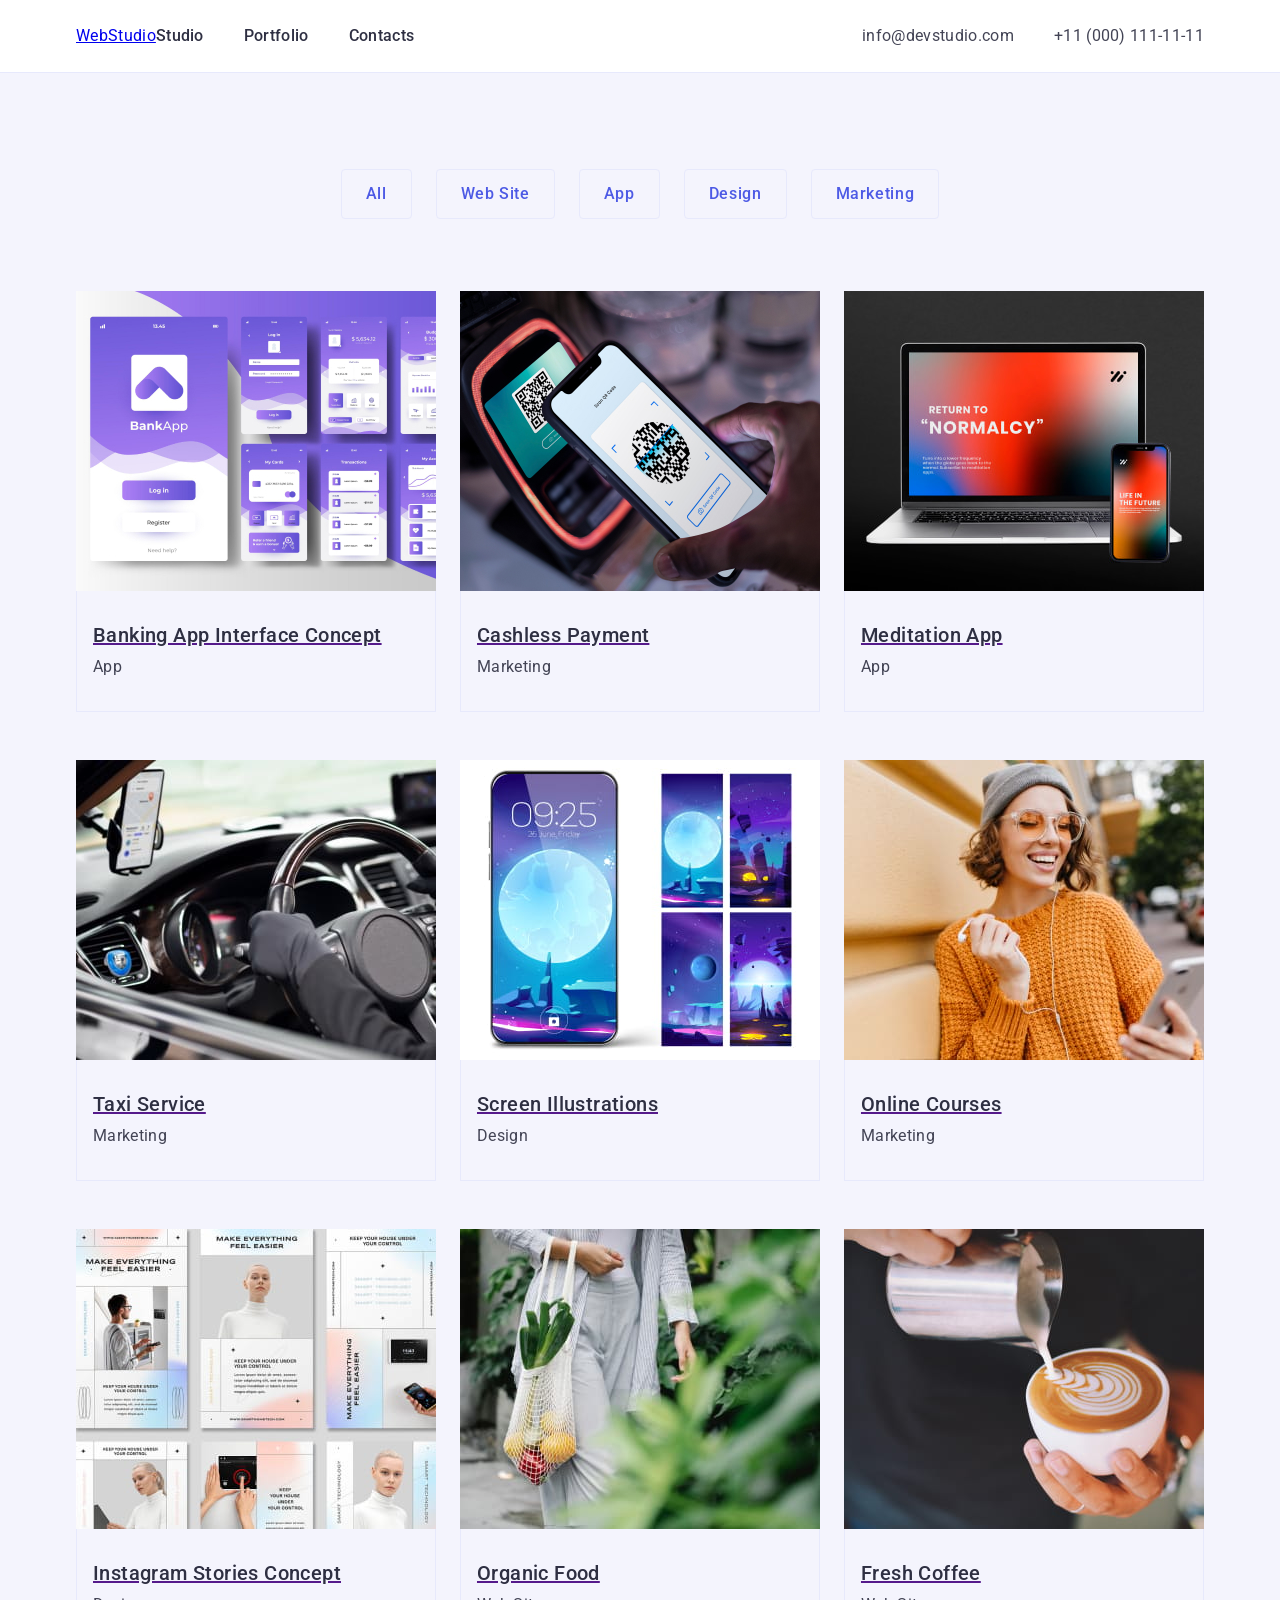
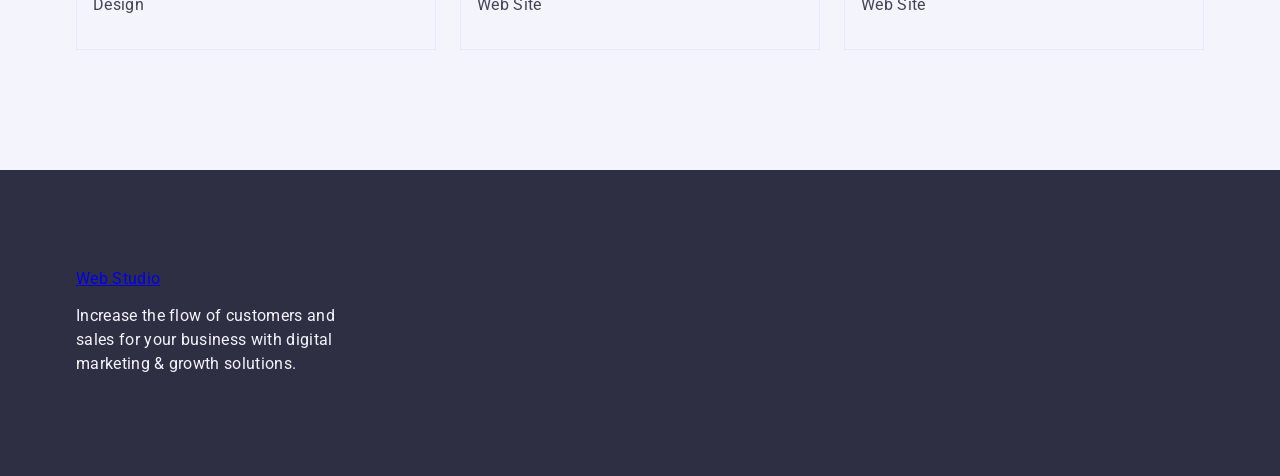
==== portfolio.html @ dde866e7 "upd" ====
<!DOCTYPE html>
<html lang="en">

<head>
    <meta charset="UTF-8" />
    <meta http-equiv="X-UA-Compatible" content="IE=edge" />
    <meta name="viewport" content="width=device-width, initial-scale=1.0" />
    <title>Document</title>
    <link rel="preconnect" href="https://fonts.googleapis.com" />
    <link rel="preconnect" href="https://fonts.gstatic.com" crossorigin />
    <link href="https://fonts.googleapis.com/css2?family=Raleway:wght@800&family=Roboto:wght@400;500;700&display=swap"
        rel="stylesheet" />
    <link rel="stylesheet"
        href="https://cdnjs.cloudflare.com/ajax/libs/modern-normalize/1.1.0/modern-normalize.min.css" />
    <link rel="stylesheet" href="./css/styles.css" />
</head>

<body>
    <!--Header -->
    <header class="page-header">
        <div class="container header-container">
            <nav class="main-nav">
                <a class="logo" href="./index.html">Web<span class="logo-part">Studio</span></a>
                <ul class="list menu-container">
                    <li class="menu-item">
                        <a class="menu-link" href="./index.html">Studio</a>
                    </li>
                    <li class="menu-item">
                        <a class="menu-link" href="./portfolio.html">Portfolio</a>
                    </li>
                    <li class="menu-item">
                        <a class="menu-link" href="">Contacts</a>
                    </li>
                </ul>
            </nav>
            <address class="header-address">
                <ul class="list address-container">
                    <li>
                        <a class="address" href="mailto:info@devstudio.com">info@devstudio.com</a>
                    </li>
                    <li>
                        <a class="address" href="tel:+110001111111">+11 (000) 111-11-11</a>
                    </li>
                </ul>
            </address>
        </div>
    </header>
    <main>
        <!--Filtr Portfolio-->
        <section class="section-portfolio">
            <div class="container">
                <ul class="portfolio-button-list list">
                    <li>
                        <button class="button-filtr" type="button">All</button>
                    </li>
                    <li>
                        <button class="button-filtr" type="button">Web Site</button>
                    </li>
                    <li>
                        <button class="button-filtr" type="button">App</button>
                    </li>
                    <li>
                        <button class="button-filtr" type="button">Design</button>
                    </li>
                    <li>
                        <button class="button-filtr" type="button">Marketing</button>
                    </li>
                </ul>
                <!--Portfolio-->

                <ul class="portfolio-list list">
                    <li class="portfolio-item">
                        <a class="" href="">
                            <img src="./images/imgportf1.jpg" alt="Banking App Interface" width="360" height="300" />
                            <div class="portfolio-container">
                                <h2 class="portfolio-caption">Banking App Interface Concept</h2>
                                <p class="portfolio-text">App</p>
                            </div>
                        </a>
                    </li>
                    <li class="portfolio-item">
                        <a class="" href="">
                            <img src="./images/imgportf2.jpg" alt="Cashless Payment" width="360" height="300" />
                            <div class="portfolio-container">
                                <h2 class="portfolio-caption">Cashless Payment</h2>
                                <p class="portfolio-text">Marketing</p>
                            </div>
                        </a>
                    </li>
                    <li class="portfolio-item">
                        <a class="" href="">
                            <img src="./images/imgportf3.jpg" alt="Meditation App design" width="360" height="300" />
                            <div class="portfolio-container">
                                <h2 class="portfolio-caption">Meditation App</h2>
                                <p class="portfolio-text">App</p>
                            </div>
                        </a>
                    </li>
                    <li class="portfolio-item">
                        <a class="" href="">
                            <img src="./images/imgportf4.jpg" alt="Taxi Service" width="360" height="300" />
                            <div class="portfolio-container">
                                <h2 class="portfolio-caption">Taxi Service</h2>
                                <p class="portfolio-text">Marketing</p>
                            </div>
                        </a>
                    </li>
                    <li class="portfolio-item">
                        <a class="" href="">
                            <img src="./images/imgportf5.jpg" alt="Screen Illustrations" width="360" height="300" />
                            <div class="portfolio-container">
                                <h2 class="portfolio-caption">Screen Illustrations</h2>
                                <p class="portfolio-text">Design</p>
                            </div>
                        </a>
                    </li>
                    <li class="portfolio-item">
                        <a class="" href="">
                            <img src="./images/imgportf6.jpg" alt="Online Courses" width="360" height="300" />
                            <div class="portfolio-container">
                                <h2 class="portfolio-caption">Online Courses</h2>
                                <p class="portfolio-text">Marketing</p>
                            </div>
                        </a>
                    </li>
                    <li class="portfolio-item">
                        <a class="" href="">
                            <img src="./images/imgportf7.jpg" alt="Instagram design" width="360" height="300" />
                            <div class="portfolio-container">
                                <h2 class="portfolio-caption">Instagram Stories Concept</h2>
                                <p class="portfolio-text">Design</p>
                            </div>
                        </a>
                    </li>
                    <li class="portfolio-item">
                        <a class="" href="">
                            <img src="./images/imgportf8.jpg" alt="Organic Food Web Site Concept" width="360"
                                height="300" />
                            <div class="portfolio-container">
                                <h2 class="portfolio-caption">Organic Food</h2>
                                <p class="portfolio-text">Web Site</p>
                            </div>
                        </a>
                    </li>
                    <li class="portfolio-item">
                        <a class="" href="">
                            <img src="./images/imgportf9.jpg" alt="Coffee Web Site Concept" width="360" height="300" />
                            <div class="portfolio-container">
                                <h2 class="portfolio-caption">Fresh Coffee</h2>
                                <p class="portfolio-text">Web Site</p>
                            </div>
                        </a>
                    </li>
                </ul>
            </div>
        </section>
    </main>
    <footer class="footer">
        <div class="container">
            <a class="logo" href="./index.html">Web <span class="logo-footer">Studio</span></a>
            <p class="footer-text">
                Increase the flow of customers and sales for your business with digital marketing & growth
                solutions.
            </p>
        </div>
    </footer>
</body>

</html>
---- css/styles.css ----
:root {
    --main-font: 'Roboto', sans-serif;
    --secondary-font: 'Raleway', sans-serif;
    --text: #434455;
    --dark-text: #2e2f42;
    --aktiv: #404bbf;
    --iris: #4d5ae5;
    --light: #f4f4fd;
}

*,
*::before,
*::after {
    box-sizing: border-box;
}

.list {
    list-style: none;
}

button {
    font-family: inherit;
    cursor: pointer;
}

h1,
h2,
h3,
h4,
p {
    margin-top: 0;
    margin-bottom: 0;
}

ul,
ol {
    margin-top: 0;
    margin-bottom: 0;
    padding-left: 0;
}

img {
    display: block;
    max-width: 100%;
}

/* скрываем заголовки */

.visually-hidden {
    position: absolute;
    width: 1px;
    height: 1px;
    margin: -1px;
    border: 0;
    padding: 0;
    white-space: nowrap;
    clip-path: inset(100%);
    clip: rect(0 0 0 0);
    overflow: hidden;
}

body {
    font-family: var(--main-font);
    color: var(--text);
    background: #ffffff;
    font-size: 16px;
    letter-spacing: 0.02em;
}

h3 {
    font-weight: 500;
    font-size: 20px;
    line-height: 1.2;
    letter-spacing: 0.02em;
    color: var(--dark-text);
}

.container {
    width: 1158px;
    margin-left: auto;
    margin-right: auto;
    padding-left: 15px;
    padding-right: 15px;
}

/* Header */
.page-header {
    border-bottom: 1px solid #e7e9fc;
}

.header-container {
    display: flex;
    align-items: center;
}

.main-nav {
    display: flex;
    align-items: center;
}

.header-logo {
    font-family: var(--secondary-font);
    font-style: normal;
    font-weight: 800;
    font-size: 18px;
    line-height: 1.17;
    align-items: center;
    letter-spacing: 0.03em;
    text-transform: uppercase;
    color: var(--iris);
    display: inline-block;
    margin-right: 76px;
    text-decoration: none;
}

.header-logo-part {
    color: var(--dark-text);
}

.menu-container {
    display: flex;
    align-items: center;
    gap: 40px;
}

.menu-link {
    font-style: normal;
    font-weight: 500;
    letter-spacing: 0.02em;
    line-height: 1.5;
    color: var(--dark-text);
    padding: 24px 0;
    text-decoration: none;
}

.menu-item {
    padding-top: 24px;
    padding-bottom: 24px;
}

.menu-link:hover,
.menu-link:focus {
    color: var(--aktiv);
}

.address {
    font-family: inherit;
    font-style: normal;
    line-height: 1.5;
    color: var(--text);
    text-decoration: none;
}

.address-container {
    display: flex;
    gap: 40px;
    align-items: center;
    /* margin-left: auto; */
    padding-top: 24px;
    padding-bottom: 24px;
}

.header-address {
    font-style: normal;
    margin-left: auto;
}

.address:hover,
.address:focus {
    color: #404bbf;
}

/* Hero */
.hero-section {
    background-color: var(--dark-text);
    padding-top: 188px;
    padding-bottom: 188px;
}

.hero-title {
    font-weight: 700;
    font-size: 56px;
    font-style: normal;
    line-height: 1.07;
    text-align: center;
    letter-spacing: 0.02em;
    color: #ffffff;
    margin-bottom: 48px;
    max-width: 496px;
    margin-left: auto;
    margin-right: auto;
}

.button-hero {
    display: block;
    font-style: normal;
    font-weight: 500;
    font-size: 16px;
    line-height: 1.5;
    align-items: center;
    letter-spacing: 0.04em;
    background-color: var(--iris);
    list-style: none;
    border-color: var(--iris);
    border-radius: 4px;
    padding: 16px 32px;
    min-width: 169px;
    height: 56px;
    border: none;
    margin-left: auto;
    margin-right: auto;
    color: #ffffff;
}

.button-hero:hover,
.button-hero:focus {
    background: var(--aktiv);
}

/* Advantages Section */
.advantages {
    margin-top: 0;
    padding: 120px 0;
}

.advantages-list {
    display: flex;
    gap: 24px;
}

.title {
    margin-bottom: 8px;
    margin-top: 0;
}

.advantages-title {
    letter-spacing: 0.02em;
}

.advantages-text {
    line-height: 1.5;
}

.advantages-item {
    width: calc((100% - 72px) / 4);
}

/* doing */
.doing-section {
    padding-bottom: 120px;
}

.doing-title {
    font-style: normal;
    font-weight: 700;
    font-size: 36px;
    line-height: 111%;
    text-align: center;
    letter-spacing: 0.02em;
    text-transform: capitalize;
    color: var(--dark-text);
    margin-bottom: 72px;
}

.doing-list {
    display: flex;
    gap: 24px;
}

/* team */
.section-team {
    background: var(--light);
    padding: 120px 0;
}

.team-list {
    display: flex;
    gap: 24px;
}

.team {
    background-color: #ffffff;
    text-align: center;
    width: calc((100% - 72px) / 4);
    border-radius: 0 0 4px 4px;
}

.team-card {
    padding: 32px 16px;
    border-radius: 0 0 4px 4px;
}

.name-persone {
    text-align: center;
    margin-bottom: 8px;
    margin-top: 0;
}

.job-title {
    line-height: 1.5;
    text-align: center;
}

/* footer */
.footer {
    background: #2e2f42;
    padding: 100px 0;
}

.footer-logo {
    font-family: var(--secondary-font);
    font-style: normal;
    font-weight: 800;
    font-size: 18px;
    line-height: 1.17;
    align-items: center;
    letter-spacing: 0.03em;
    text-transform: uppercase;
    color: var(--light);
    display: inline-block;
    margin-right: 76px;
    text-decoration: none;
}

.footer-logo-part {
    color: var(--iris);
}

.footer-text {
    line-height: 1.5;
    color: var(--light);
    max-width: 264px;
    margin-top: 16px;
}

/* Page PORTFOLIO */
.section-portfolio {
    background-color: #f4f4fd;
    padding-top: 96px;
    padding-bottom: 120px;
}

.portfolio-button-list {
    display: flex;
    gap: 24px;
    justify-content: center;
    margin-bottom: 72px;
}

.button-filtr {
    font-family: var(--main-font);
    font-style: normal;
    font-weight: 500;
    font-size: 16px;
    line-height: 150%;
    letter-spacing: 0.04em;
    align-items: center;
    text-align: center;
    color: var(--iris);
    background: var(--light);
    border-radius: 4px;
    padding: 12px 24px;
    border: 1px solid #e7e9fc;
    display: inline-block;
}

.button-filtr:hover,
.button-filtr:focus {
    background: var(--aktiv);
    color: #ffffff;
    border: 1px solid transparent;
}

.portfolio-list {
    list-style: none;
    display: flex;
    flex-wrap: wrap;
    row-gap: 48px;
    column-gap: 24px;
}

.portfolio-item {
    width: calc((100% - 48px) / 3);
}

.portfolio-container {
    padding: 32px 16px;
    border: 1px solid #e7e9fc;
    border-top: none;
}

.portfolio-caption {
    font-family: var(--main-font);
    font-style: normal;
    font-weight: 500;
    font-size: 20px;
    line-height: 1.2;
    letter-spacing: 0.02em;
    color: var(--dark-text);
    margin-bottom: 8px;
    margin-top: 0;
}

.portfolio-text {
    line-height: 1.5;
    color: var(--text);
    display: inline-block;
    margin: 0;
}
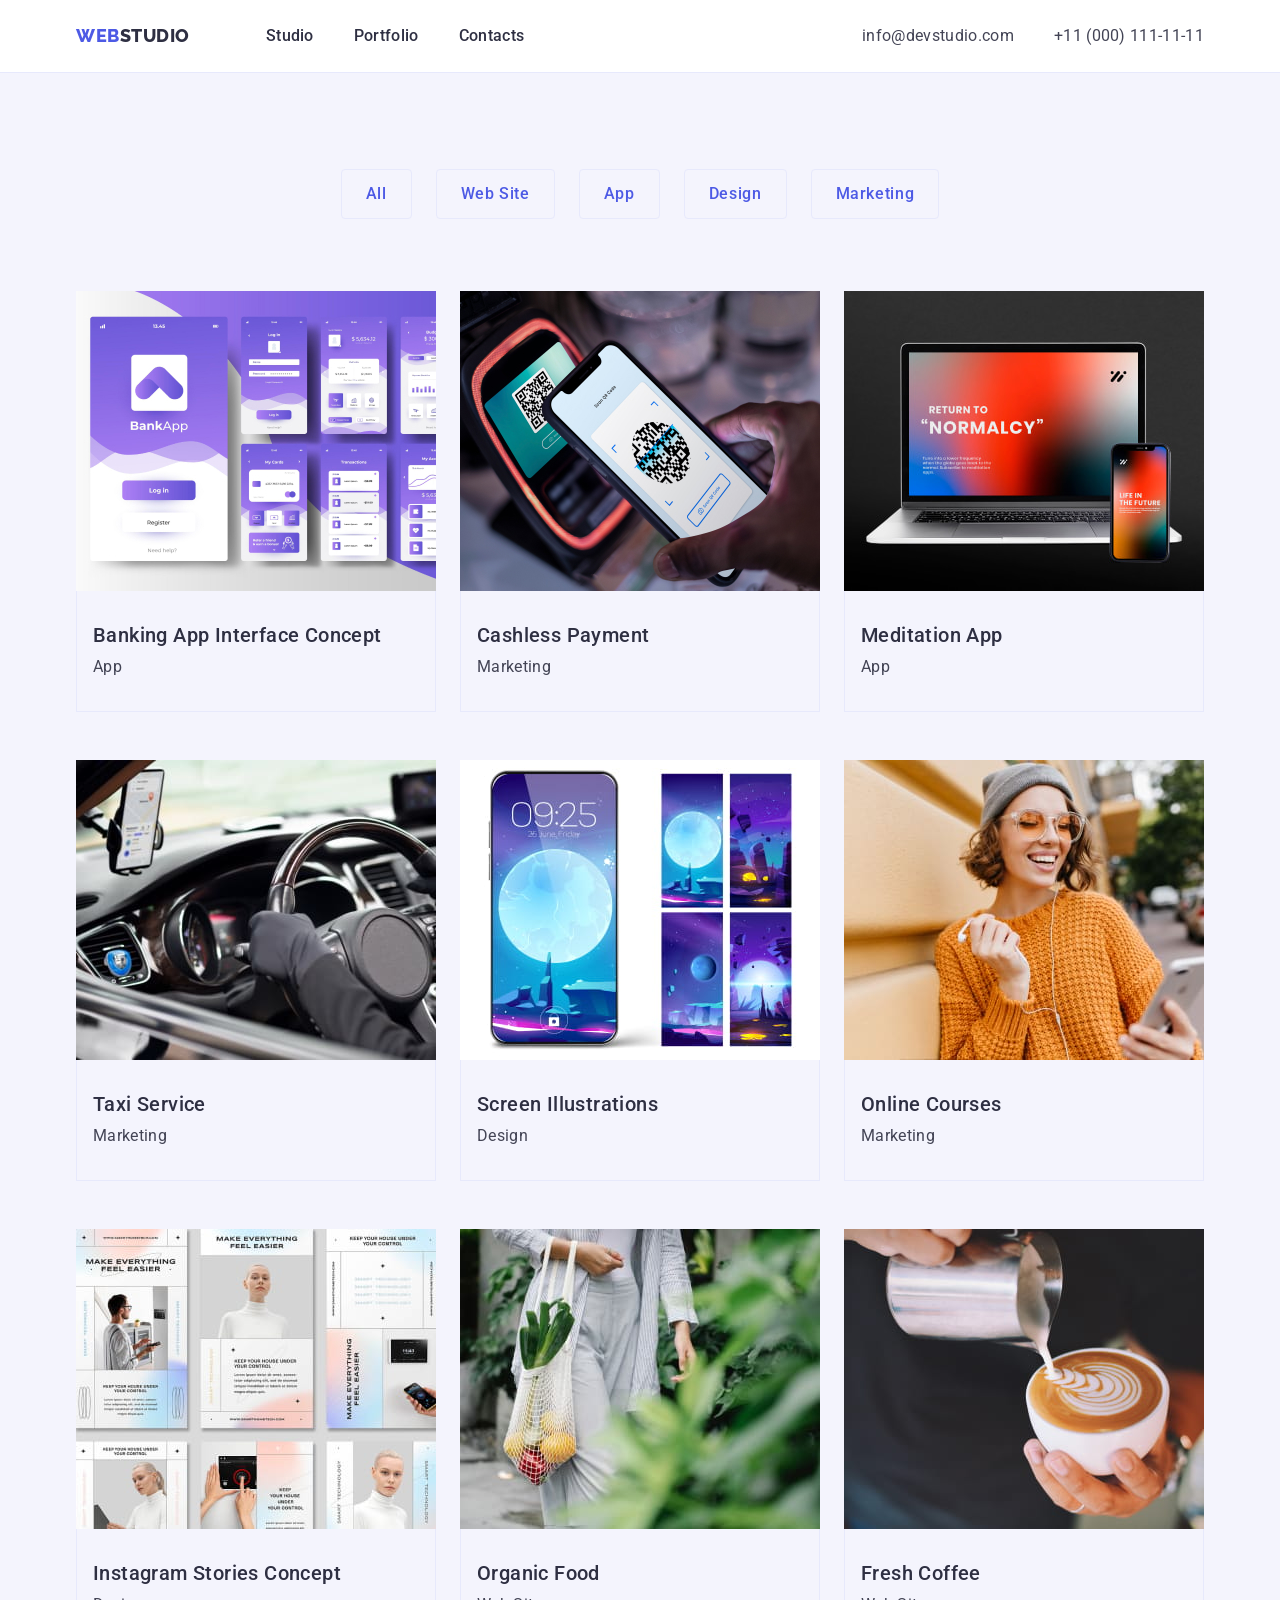
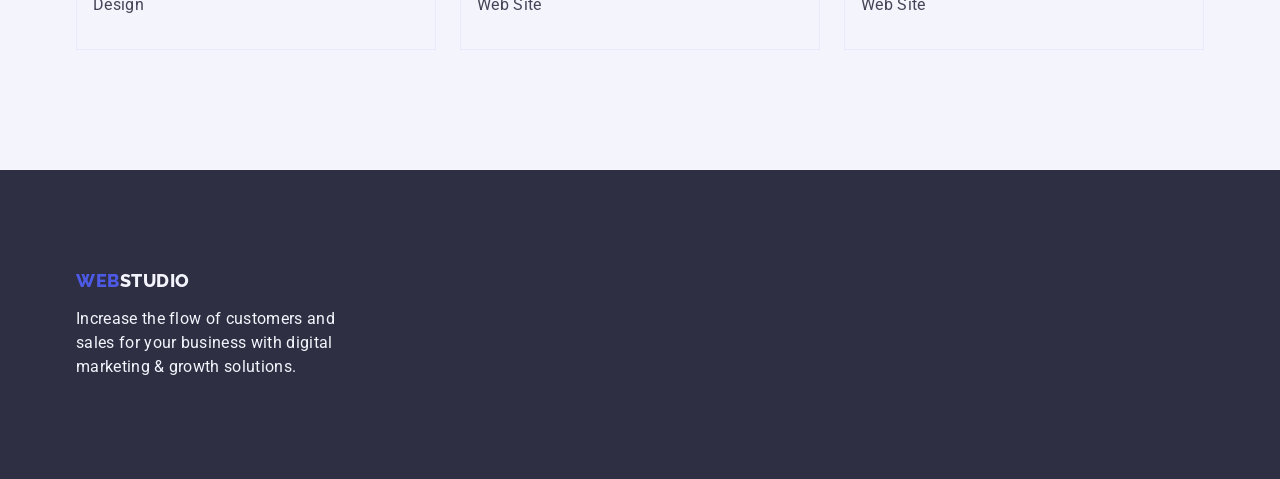
==== commit 52093a92: "upd" ====
--- a/portfolio.html
+++ b/portfolio.html
@@ -20,8 +20,8 @@
     <header class="page-header">
         <div class="container header-container">
             <nav class="main-nav">
-                <a class="logo" href="./index.html">Web<span class="logo-part">Studio</span></a>
-                <ul class="list menu-container">
+                <a class="header-logo" href="./index.html">Web<span class="header-logo-part">Studio</span></a>
+                <ul class="menu-container">
                     <li class="menu-item">
                         <a class="menu-link" href="./index.html">Studio</a>
                     </li>
@@ -34,7 +34,7 @@
                 </ul>
             </nav>
             <address class="header-address">
-                <ul class="list address-container">
+                <ul class="address-container">
                     <li>
                         <a class="address" href="mailto:info@devstudio.com">info@devstudio.com</a>
                     </li>
@@ -49,7 +49,7 @@
         <!--Filtr Portfolio-->
         <section class="section-portfolio">
             <div class="container">
-                <ul class="portfolio-button-list list">
+                <ul class="portfolio-button-list">
                     <li>
                         <button class="button-filtr" type="button">All</button>
                     </li>
@@ -68,9 +68,9 @@
                 </ul>
                 <!--Portfolio-->
 
-                <ul class="portfolio-list list">
+                <ul class="portfolio-list">
                     <li class="portfolio-item">
-                        <a class="" href="">
+                        <a class="portfolio-links" href="">
                             <img src="./images/imgportf1.jpg" alt="Banking App Interface" width="360" height="300" />
                             <div class="portfolio-container">
                                 <h2 class="portfolio-caption">Banking App Interface Concept</h2>
@@ -79,7 +79,7 @@
                         </a>
                     </li>
                     <li class="portfolio-item">
-                        <a class="" href="">
+                        <a class="portfolio-links" href="">
                             <img src="./images/imgportf2.jpg" alt="Cashless Payment" width="360" height="300" />
                             <div class="portfolio-container">
                                 <h2 class="portfolio-caption">Cashless Payment</h2>
@@ -88,7 +88,7 @@
                         </a>
                     </li>
                     <li class="portfolio-item">
-                        <a class="" href="">
+                        <a class="portfolio-links" href="">
                             <img src="./images/imgportf3.jpg" alt="Meditation App design" width="360" height="300" />
                             <div class="portfolio-container">
                                 <h2 class="portfolio-caption">Meditation App</h2>
@@ -97,7 +97,7 @@
                         </a>
                     </li>
                     <li class="portfolio-item">
-                        <a class="" href="">
+                        <a class="portfolio-links" href="">
                             <img src="./images/imgportf4.jpg" alt="Taxi Service" width="360" height="300" />
                             <div class="portfolio-container">
                                 <h2 class="portfolio-caption">Taxi Service</h2>
@@ -106,7 +106,7 @@
                         </a>
                     </li>
                     <li class="portfolio-item">
-                        <a class="" href="">
+                        <a class="portfolio-links" href="">
                             <img src="./images/imgportf5.jpg" alt="Screen Illustrations" width="360" height="300" />
                             <div class="portfolio-container">
                                 <h2 class="portfolio-caption">Screen Illustrations</h2>
@@ -115,7 +115,7 @@
                         </a>
                     </li>
                     <li class="portfolio-item">
-                        <a class="" href="">
+                        <a class="portfolio-links" href="">
                             <img src="./images/imgportf6.jpg" alt="Online Courses" width="360" height="300" />
                             <div class="portfolio-container">
                                 <h2 class="portfolio-caption">Online Courses</h2>
@@ -124,7 +124,7 @@
                         </a>
                     </li>
                     <li class="portfolio-item">
-                        <a class="" href="">
+                        <a class="portfolio-links" href="">
                             <img src="./images/imgportf7.jpg" alt="Instagram design" width="360" height="300" />
                             <div class="portfolio-container">
                                 <h2 class="portfolio-caption">Instagram Stories Concept</h2>
@@ -133,7 +133,7 @@
                         </a>
                     </li>
                     <li class="portfolio-item">
-                        <a class="" href="">
+                        <a class="portfolio-links" href="">
                             <img src="./images/imgportf8.jpg" alt="Organic Food Web Site Concept" width="360"
                                 height="300" />
                             <div class="portfolio-container">
@@ -143,7 +143,7 @@
                         </a>
                     </li>
                     <li class="portfolio-item">
-                        <a class="" href="">
+                        <a class="portfolio-links" href="">
                             <img src="./images/imgportf9.jpg" alt="Coffee Web Site Concept" width="360" height="300" />
                             <div class="portfolio-container">
                                 <h2 class="portfolio-caption">Fresh Coffee</h2>
@@ -157,7 +157,7 @@
     </main>
     <footer class="footer">
         <div class="container">
-            <a class="logo" href="./index.html">Web <span class="logo-footer">Studio</span></a>
+            <a class="footer-logo" href="./index.html"><span class="footer-logo-part">Web</span>Studio</a>
             <p class="footer-text">
                 Increase the flow of customers and sales for your business with digital marketing & growth
                 solutions.
--- a/css/styles.css
+++ b/css/styles.css
@@ -12,10 +12,6 @@
 *::before,
 *::after {
     box-sizing: border-box;
-}
-
-.list {
-    list-style: none;
 }
 
 button {
@@ -121,6 +117,7 @@
     display: flex;
     align-items: center;
     gap: 40px;
+    list-style: none;
 }
 
 .menu-link {
@@ -158,6 +155,7 @@
     /* margin-left: auto; */
     padding-top: 24px;
     padding-bottom: 24px;
+    list-style: none;
 }
 
 .header-address {
@@ -226,6 +224,7 @@
 .advantages-list {
     display: flex;
     gap: 24px;
+    list-style: none;
 }
 
 .title {
@@ -265,6 +264,7 @@
 .doing-list {
     display: flex;
     gap: 24px;
+    list-style: none;
 }
 
 /* team */
@@ -276,6 +276,7 @@
 .team-list {
     display: flex;
     gap: 24px;
+    list-style: none;
 }
 
 .team {
@@ -345,6 +346,7 @@
     gap: 24px;
     justify-content: center;
     margin-bottom: 72px;
+    list-style: none;
 }
 
 .button-filtr {
@@ -383,6 +385,10 @@
     width: calc((100% - 48px) / 3);
 }
 
+.portfolio-links {
+    text-decoration: none;
+}
+
 .portfolio-container {
     padding: 32px 16px;
     border: 1px solid #e7e9fc;
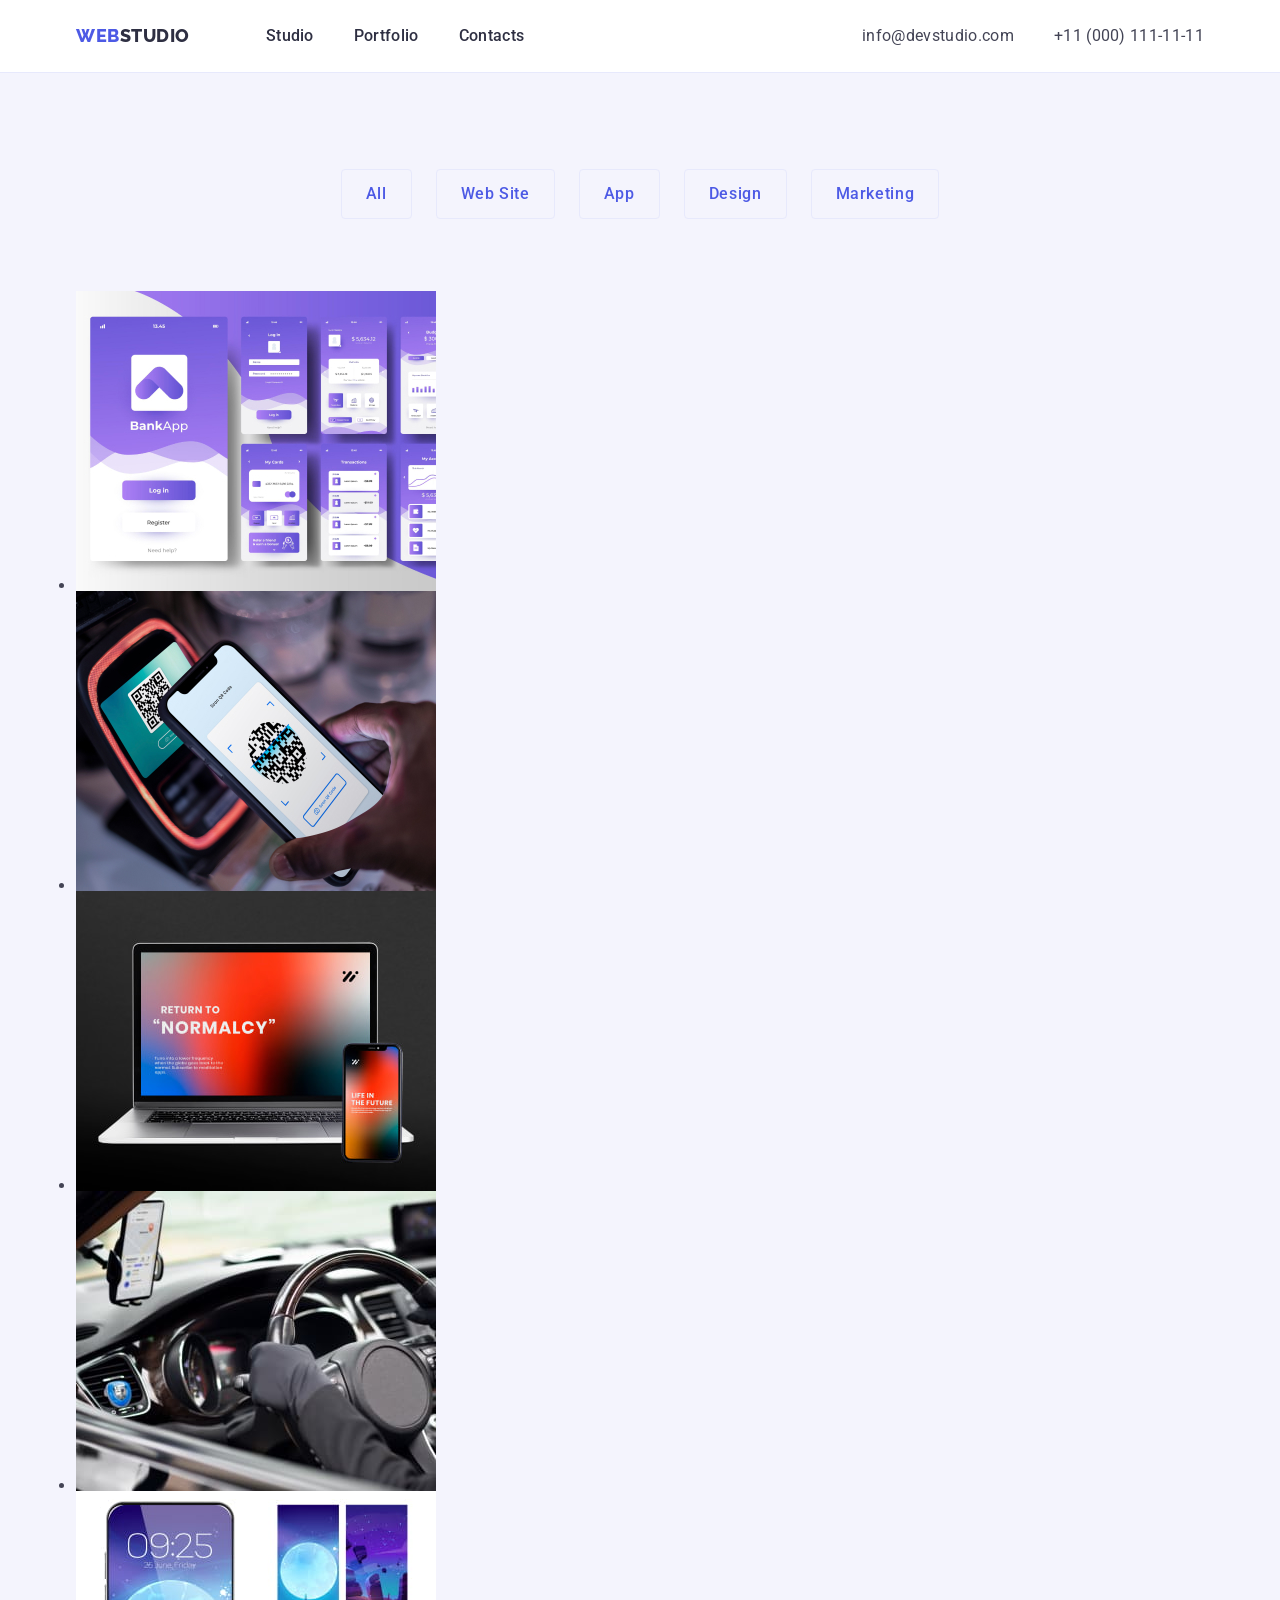
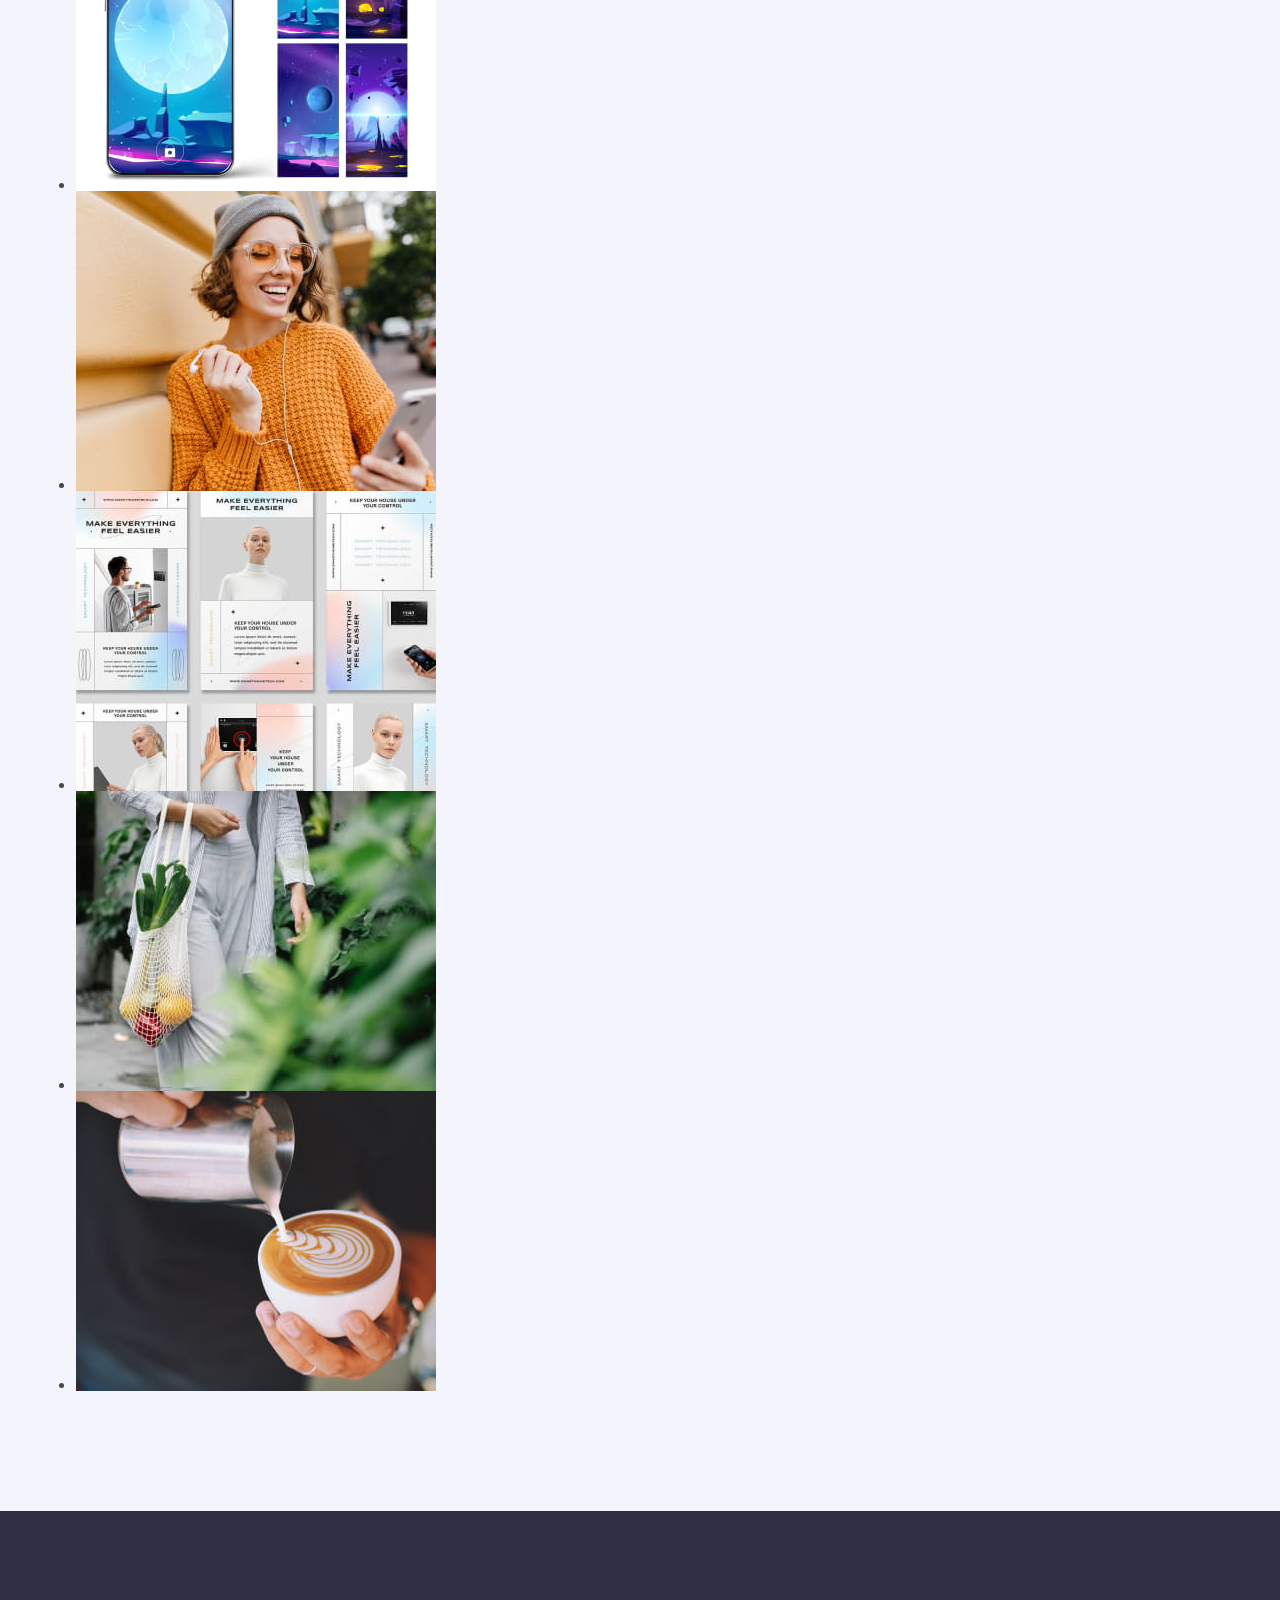
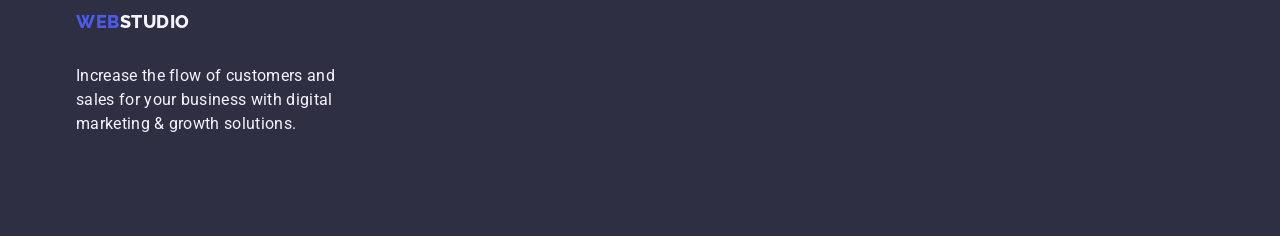
==== commit b0294393: "update test" ====
--- a/portfolio.html
+++ b/portfolio.html
@@ -51,109 +51,111 @@
             <div class="container">
                 <ul class="portfolio-button-list">
                     <li>
-                        <button class="button-filtr" type="button">All</button>
+                        <button type="button" class="button-filter">All</button>
                     </li>
                     <li>
-                        <button class="button-filtr" type="button">Web Site</button>
+                        <button type="button" class="button-filter">Web Site</button>
                     </li>
                     <li>
-                        <button class="button-filtr" type="button">App</button>
+                        <button type="button" class="button-filter">App</button>
                     </li>
                     <li>
-                        <button class="button-filtr" type="button">Design</button>
+                        <button type="button" class="button-filter">Design</button>
                     </li>
                     <li>
-                        <button class="button-filtr" type="button">Marketing</button>
+                        <button type="button" class="button-filter">Marketing</button>
                     </li>
                 </ul>
-                <!--Portfolio-->
 
-                <ul class="portfolio-list">
-                    <li class="portfolio-item">
-                        <a class="portfolio-links" href="">
-                            <img src="./images/imgportf1.jpg" alt="Banking App Interface" width="360" height="300" />
-                            <div class="portfolio-container">
-                                <h2 class="portfolio-caption">Banking App Interface Concept</h2>
-                                <p class="portfolio-text">App</p>
+                <ul>
+                    <li>
+                        <a href="">
+                            <img src="/images/imgportf1.jpg" alt="">
+                            <div>
+                                <h2></h2>
+                                <p></p>
                             </div>
                         </a>
                     </li>
-                    <li class="portfolio-item">
-                        <a class="portfolio-links" href="">
-                            <img src="./images/imgportf2.jpg" alt="Cashless Payment" width="360" height="300" />
-                            <div class="portfolio-container">
-                                <h2 class="portfolio-caption">Cashless Payment</h2>
-                                <p class="portfolio-text">Marketing</p>
+                    <li>
+                        <a href="">
+                            <img src="/images/imgportf2.jpg" alt="">
+                            <div>
+                                <h2></h2>
+                                <p></p>
                             </div>
                         </a>
                     </li>
-                    <li class="portfolio-item">
-                        <a class="portfolio-links" href="">
-                            <img src="./images/imgportf3.jpg" alt="Meditation App design" width="360" height="300" />
-                            <div class="portfolio-container">
-                                <h2 class="portfolio-caption">Meditation App</h2>
-                                <p class="portfolio-text">App</p>
+                    <li>
+                        <a href="">
+                            <img src="/images/imgportf3.jpg" alt="">
+                            <div>
+                                <h2></h2>
+                                <p></p>
                             </div>
                         </a>
                     </li>
-                    <li class="portfolio-item">
-                        <a class="portfolio-links" href="">
-                            <img src="./images/imgportf4.jpg" alt="Taxi Service" width="360" height="300" />
-                            <div class="portfolio-container">
-                                <h2 class="portfolio-caption">Taxi Service</h2>
-                                <p class="portfolio-text">Marketing</p>
+                    <li>
+                        <a href="">
+                            <img src="/images/imgportf4.jpg" alt="">
+                            <div>
+                                <h2></h2>
+                                <p></p>
                             </div>
                         </a>
                     </li>
-                    <li class="portfolio-item">
-                        <a class="portfolio-links" href="">
-                            <img src="./images/imgportf5.jpg" alt="Screen Illustrations" width="360" height="300" />
-                            <div class="portfolio-container">
-                                <h2 class="portfolio-caption">Screen Illustrations</h2>
-                                <p class="portfolio-text">Design</p>
+                    <li>
+                        <a href="">
+                            <img src="/images/imgportf5.jpg" alt="">
+                            <div>
+                                <h2></h2>
+                                <p></p>
                             </div>
                         </a>
                     </li>
-                    <li class="portfolio-item">
-                        <a class="portfolio-links" href="">
-                            <img src="./images/imgportf6.jpg" alt="Online Courses" width="360" height="300" />
-                            <div class="portfolio-container">
-                                <h2 class="portfolio-caption">Online Courses</h2>
-                                <p class="portfolio-text">Marketing</p>
+                    <li>
+                        <a href="">
+                            <img src="/images/imgportf6.jpg" alt="">
+                            <div>
+                                <h2></h2>
+                                <p></p>
                             </div>
                         </a>
                     </li>
-                    <li class="portfolio-item">
-                        <a class="portfolio-links" href="">
-                            <img src="./images/imgportf7.jpg" alt="Instagram design" width="360" height="300" />
-                            <div class="portfolio-container">
-                                <h2 class="portfolio-caption">Instagram Stories Concept</h2>
-                                <p class="portfolio-text">Design</p>
+                    <li>
+                        <a href="">
+                            <img src="/images/imgportf7.jpg" alt="">
+                            <div>
+                                <h2></h2>
+                                <p></p>
                             </div>
                         </a>
                     </li>
-                    <li class="portfolio-item">
-                        <a class="portfolio-links" href="">
-                            <img src="./images/imgportf8.jpg" alt="Organic Food Web Site Concept" width="360"
-                                height="300" />
-                            <div class="portfolio-container">
-                                <h2 class="portfolio-caption">Organic Food</h2>
-                                <p class="portfolio-text">Web Site</p>
+                    <li>
+                        <a href="">
+                            <img src="/images/imgportf8.jpg" alt="">
+                            <div>
+                                <h2></h2>
+                                <p></p>
                             </div>
                         </a>
                     </li>
-                    <li class="portfolio-item">
-                        <a class="portfolio-links" href="">
-                            <img src="./images/imgportf9.jpg" alt="Coffee Web Site Concept" width="360" height="300" />
-                            <div class="portfolio-container">
-                                <h2 class="portfolio-caption">Fresh Coffee</h2>
-                                <p class="portfolio-text">Web Site</p>
+                    <li>
+                        <a href="">
+                            <img src="/images/imgportf9.jpg" alt="">
+                            <div>
+                                <h2></h2>
+                                <p></p>
                             </div>
                         </a>
                     </li>
                 </ul>
             </div>
         </section>
+
+
+
+
     </main>
     <footer class="footer">
         <div class="container">
--- a/css/styles.css
+++ b/css/styles.css
@@ -6,6 +6,7 @@
     --aktiv: #404bbf;
     --iris: #4d5ae5;
     --light: #f4f4fd;
+    --border-color: #e7e9fc;
 }
 
 *,
@@ -321,6 +322,7 @@
     display: inline-block;
     margin-right: 76px;
     text-decoration: none;
+    margin-bottom: 16px;
 }
 
 .footer-logo-part {
@@ -343,13 +345,38 @@
 
 .portfolio-button-list {
     display: flex;
+    justify-content: center;
     gap: 24px;
+    margin-bottom: 72px;
+    list-style: none;
+}
+
+/* .portfolio-button-list {
+    display: flex;
     justify-content: center;
+    gap: 24px;
     margin-bottom: 72px;
     list-style: none;
-}
-
-.button-filtr {
+} */
+
+.button-filter {
+    font-family: var(--main-font);
+    font-style: normal;
+    font-weight: 500;
+    font-size: 16px;
+    line-height: 150%;
+    letter-spacing: 0.04em;
+    align-items: center;
+    text-align: center;
+    color: var(--iris);
+    background: var(--light);
+    padding: 12px 24px;
+    border: 1px solid var(--border-color);
+    border-radius: 4px;
+}
+
+
+/* .button-filtr {
     font-family: var(--main-font);
     font-style: normal;
     font-weight: 500;
@@ -364,10 +391,10 @@
     padding: 12px 24px;
     border: 1px solid #e7e9fc;
     display: inline-block;
-}
-
-.button-filtr:hover,
-.button-filtr:focus {
+} */
+
+.button-filter:hover,
+.button-filter:focus {
     background: var(--aktiv);
     color: #ffffff;
     border: 1px solid transparent;
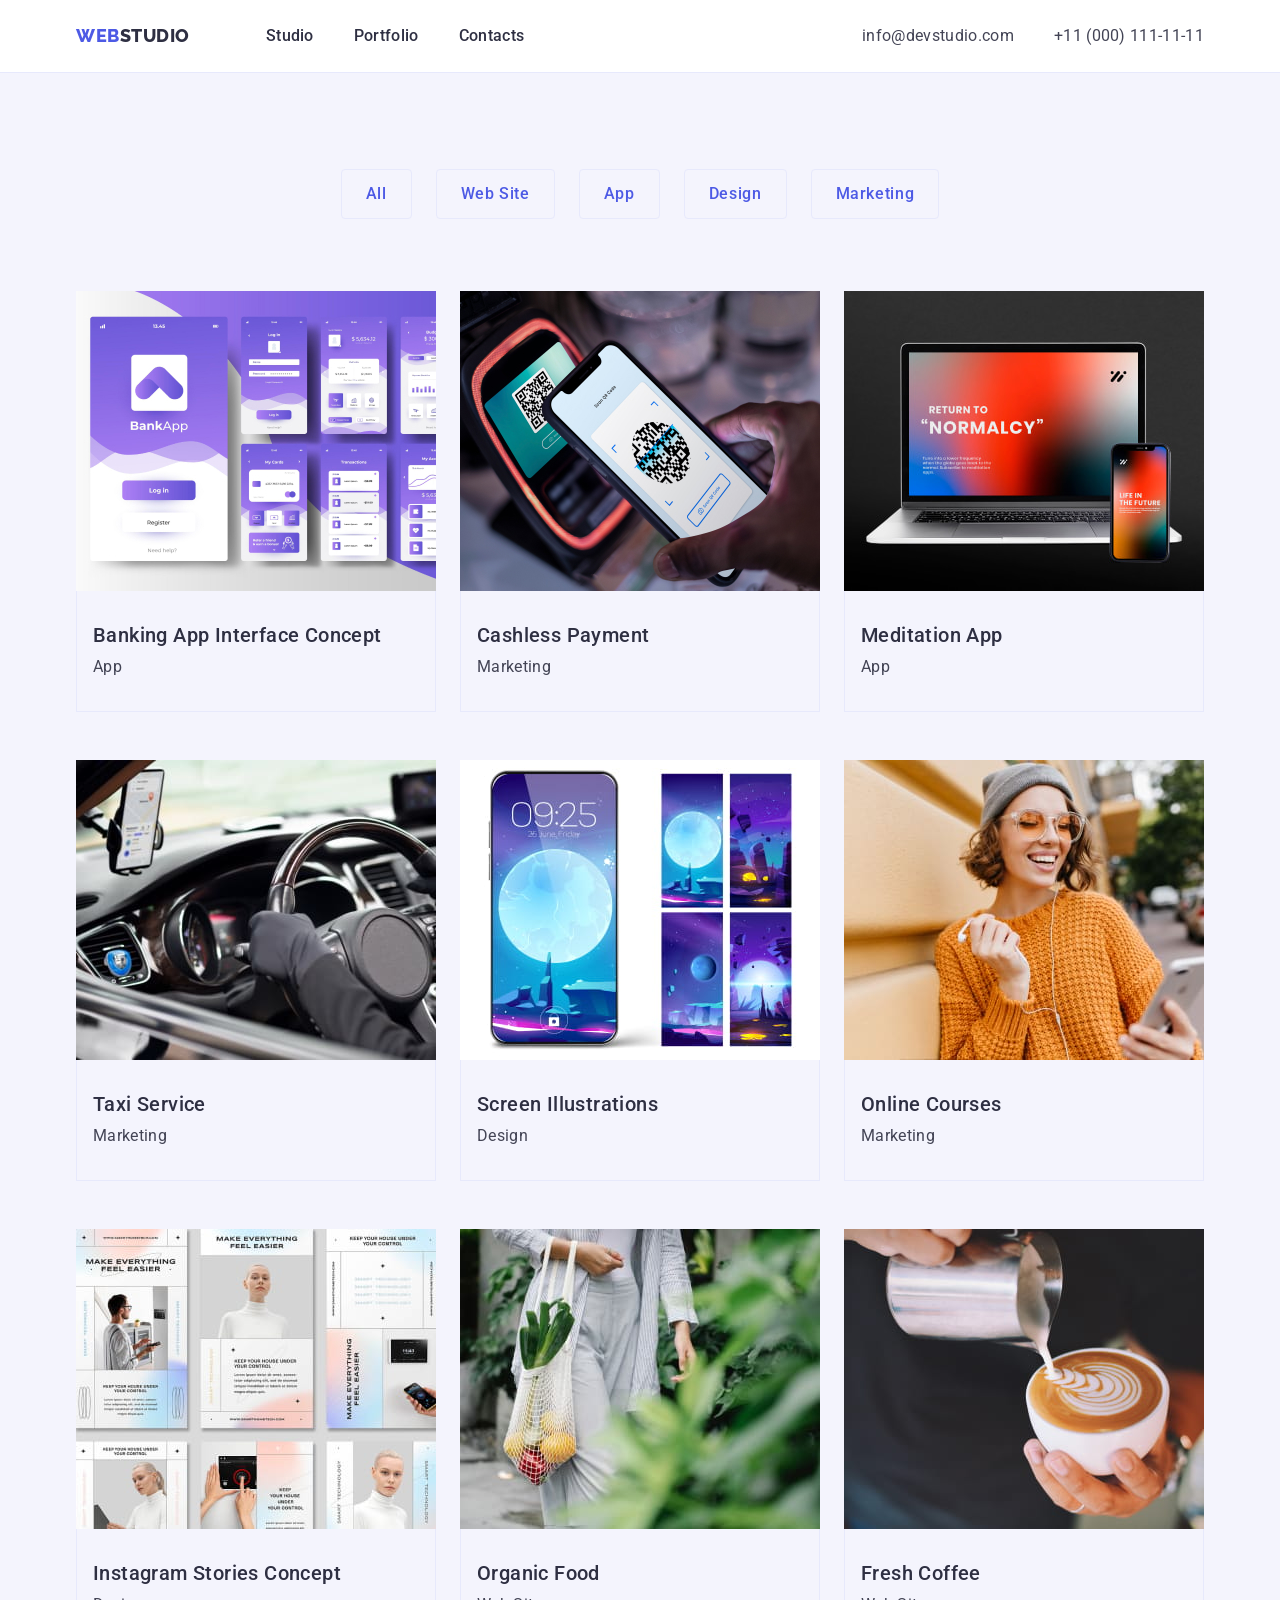
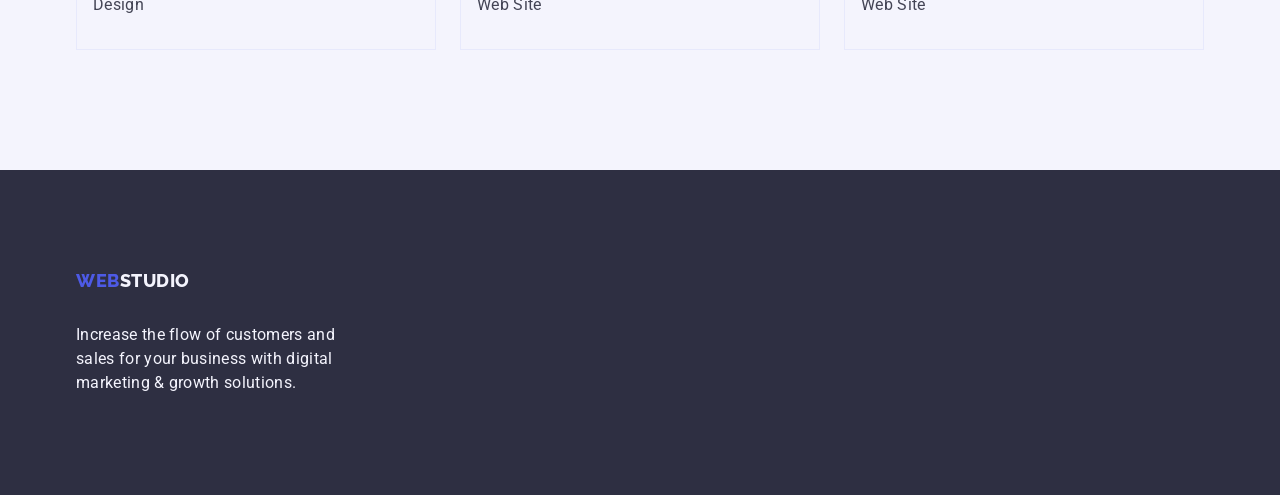
==== commit ff2dd724: "upd" ====
--- a/portfolio.html
+++ b/portfolio.html
@@ -67,85 +67,86 @@
                     </li>
                 </ul>
 
-                <ul>
-                    <li>
-                        <a href="">
-                            <img src="/images/imgportf1.jpg" alt="">
-                            <div>
-                                <h2></h2>
-                                <p></p>
+                <ul class="portfolio-list">
+                    <li class="portfolio-item">
+                        <a class="portfolio-links" href="">
+                            <img src="./images/imgportf1.jpg" alt="Banking App Interface" width="360" height="300" />
+                            <div class="portfolio-container">
+                                <h2 class="portfolio-caption">Banking App Interface Concept</h2>
+                                <p class="portfolio-text">App</p>
                             </div>
                         </a>
                     </li>
-                    <li>
-                        <a href="">
-                            <img src="/images/imgportf2.jpg" alt="">
-                            <div>
-                                <h2></h2>
-                                <p></p>
+                    <li class="portfolio-item">
+                        <a class="portfolio-links" href="">
+                            <img src="./images/imgportf2.jpg" alt="Cashless Payment" width="360" height="300" />
+                            <div class="portfolio-container">
+                                <h2 class="portfolio-caption">Cashless Payment</h2>
+                                <p class="portfolio-text">Marketing</p>
                             </div>
                         </a>
                     </li>
-                    <li>
-                        <a href="">
-                            <img src="/images/imgportf3.jpg" alt="">
-                            <div>
-                                <h2></h2>
-                                <p></p>
+                    <li class="portfolio-item">
+                        <a class="portfolio-links" href="">
+                            <img src="./images/imgportf3.jpg" alt="Meditation App design" width="360" height="300" />
+                            <div class="portfolio-container">
+                                <h2 class="portfolio-caption">Meditation App</h2>
+                                <p class="portfolio-text">App</p>
                             </div>
                         </a>
                     </li>
-                    <li>
-                        <a href="">
-                            <img src="/images/imgportf4.jpg" alt="">
-                            <div>
-                                <h2></h2>
-                                <p></p>
+                    <li class="portfolio-item">
+                        <a class="portfolio-links" href="">
+                            <img src="./images/imgportf4.jpg" alt="Taxi Service" width="360" height="300" />
+                            <div class="portfolio-container">
+                                <h2 class="portfolio-caption">Taxi Service</h2>
+                                <p class="portfolio-text">Marketing</p>
                             </div>
                         </a>
                     </li>
-                    <li>
-                        <a href="">
-                            <img src="/images/imgportf5.jpg" alt="">
-                            <div>
-                                <h2></h2>
-                                <p></p>
+                    <li class="portfolio-item">
+                        <a class="portfolio-links" href="">
+                            <img src="./images/imgportf5.jpg" alt="Screen Illustrations" width="360" height="300" />
+                            <div class="portfolio-container">
+                                <h2 class="portfolio-caption">Screen Illustrations</h2>
+                                <p class="portfolio-text">Design</p>
                             </div>
                         </a>
                     </li>
-                    <li>
-                        <a href="">
-                            <img src="/images/imgportf6.jpg" alt="">
-                            <div>
-                                <h2></h2>
-                                <p></p>
+                    <li class="portfolio-item">
+                        <a class="portfolio-links" href="">
+                            <img src="./images/imgportf6.jpg" alt="Online Courses" width="360" height="300" />
+                            <div class="portfolio-container">
+                                <h2 class="portfolio-caption">Online Courses</h2>
+                                <p class="portfolio-text">Marketing</p>
                             </div>
                         </a>
                     </li>
-                    <li>
-                        <a href="">
-                            <img src="/images/imgportf7.jpg" alt="">
-                            <div>
-                                <h2></h2>
-                                <p></p>
+                    <li class="portfolio-item">
+                        <a class="portfolio-links" href="">
+                            <img src="./images/imgportf7.jpg" alt="Instagram design" width="360" height="300" />
+                            <div class="portfolio-container">
+                                <h2 class="portfolio-caption">Instagram Stories Concept</h2>
+                                <p class="portfolio-text">Design</p>
                             </div>
                         </a>
                     </li>
-                    <li>
-                        <a href="">
-                            <img src="/images/imgportf8.jpg" alt="">
-                            <div>
-                                <h2></h2>
-                                <p></p>
+                    <li class="portfolio-item">
+                        <a class="portfolio-links" href="">
+                            <img src="./images/imgportf8.jpg" alt="Organic Food Web Site Concept" width="360"
+                                height="300" />
+                            <div class="portfolio-container">
+                                <h2 class="portfolio-caption">Organic Food</h2>
+                                <p class="portfolio-text">Web Site</p>
                             </div>
                         </a>
                     </li>
-                    <li>
-                        <a href="">
-                            <img src="/images/imgportf9.jpg" alt="">
-                            <div>
-                                <h2></h2>
-                                <p></p>
+                    <li class="portfolio-item">
+                        <a class="portfolio-links" href="">
+                            <img src="./images/imgportf9.jpg" alt="Coffee Web Site Concept" width="360" height="300" />
+                            <div class="portfolio-container">
+                                <h2 class="portfolio-caption">Fresh Coffee</h2>
+                                <p class="portfolio-text">Web Site</p>
                             </div>
                         </a>
                     </li>
@@ -154,8 +155,8 @@
         </section>
 
 
-
-
+        </div>
+        </section>
     </main>
     <footer class="footer">
         <div class="container">
--- a/css/styles.css
+++ b/css/styles.css
@@ -3,7 +3,7 @@
     --secondary-font: 'Raleway', sans-serif;
     --text: #434455;
     --dark-text: #2e2f42;
-    --aktiv: #404bbf;
+    --active: #404bbf;
     --iris: #4d5ae5;
     --light: #f4f4fd;
     --border-color: #e7e9fc;
@@ -82,7 +82,7 @@
 
 /* Header */
 .page-header {
-    border-bottom: 1px solid #e7e9fc;
+    border-bottom: 1px solid var(--border-color);
 }
 
 .header-container {
@@ -138,7 +138,7 @@
 
 .menu-link:hover,
 .menu-link:focus {
-    color: var(--aktiv);
+    color: var(--active);
 }
 
 .address {
@@ -213,7 +213,7 @@
 
 .button-hero:hover,
 .button-hero:focus {
-    background: var(--aktiv);
+    background: var(--active);
 }
 
 /* Advantages Section */
@@ -351,14 +351,6 @@
     list-style: none;
 }
 
-/* .portfolio-button-list {
-    display: flex;
-    justify-content: center;
-    gap: 24px;
-    margin-bottom: 72px;
-    list-style: none;
-} */
-
 .button-filter {
     font-family: var(--main-font);
     font-style: normal;
@@ -375,27 +367,9 @@
     border-radius: 4px;
 }
 
-
-/* .button-filtr {
-    font-family: var(--main-font);
-    font-style: normal;
-    font-weight: 500;
-    font-size: 16px;
-    line-height: 150%;
-    letter-spacing: 0.04em;
-    align-items: center;
-    text-align: center;
-    color: var(--iris);
-    background: var(--light);
-    border-radius: 4px;
-    padding: 12px 24px;
-    border: 1px solid #e7e9fc;
-    display: inline-block;
-} */
-
 .button-filter:hover,
 .button-filter:focus {
-    background: var(--aktiv);
+    background: var(--active);
     color: #ffffff;
     border: 1px solid transparent;
 }
@@ -418,7 +392,7 @@
 
 .portfolio-container {
     padding: 32px 16px;
-    border: 1px solid #e7e9fc;
+    border: 1px solid var(--border-color);
     border-top: none;
 }
 
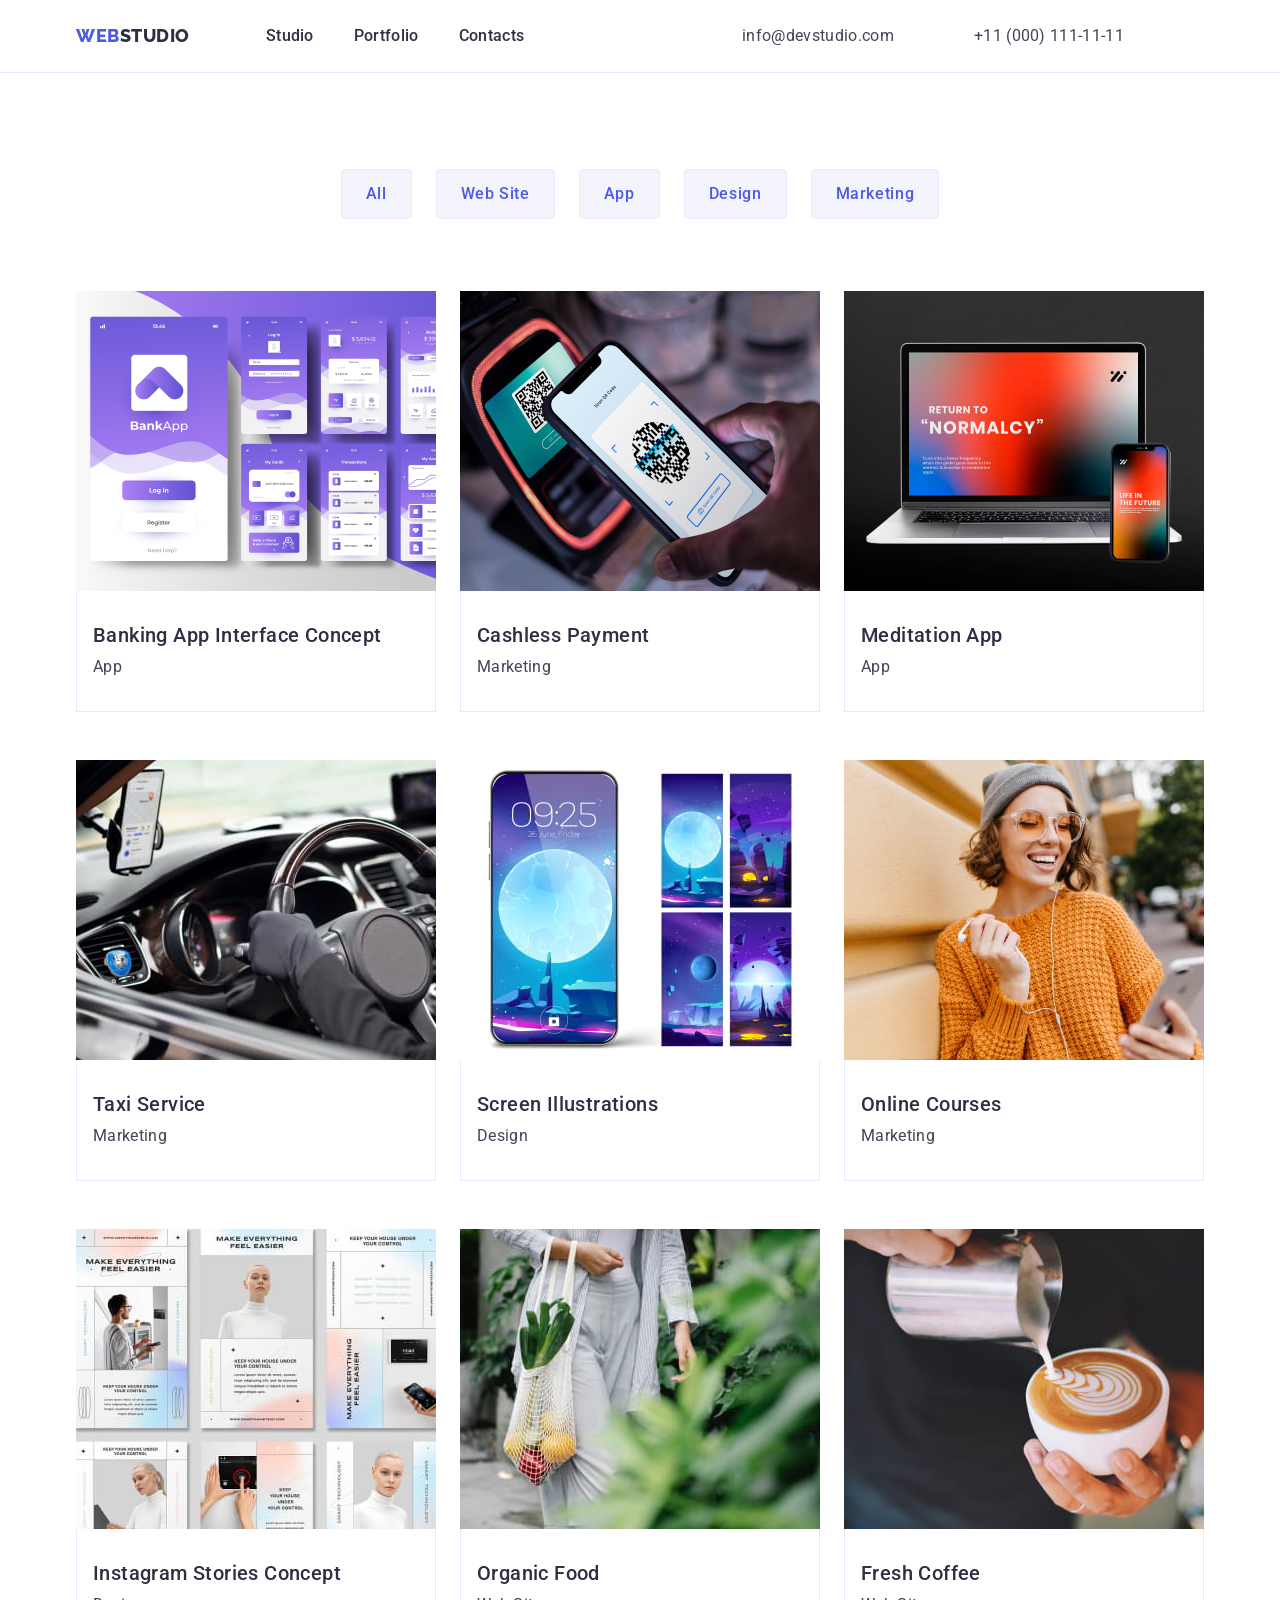
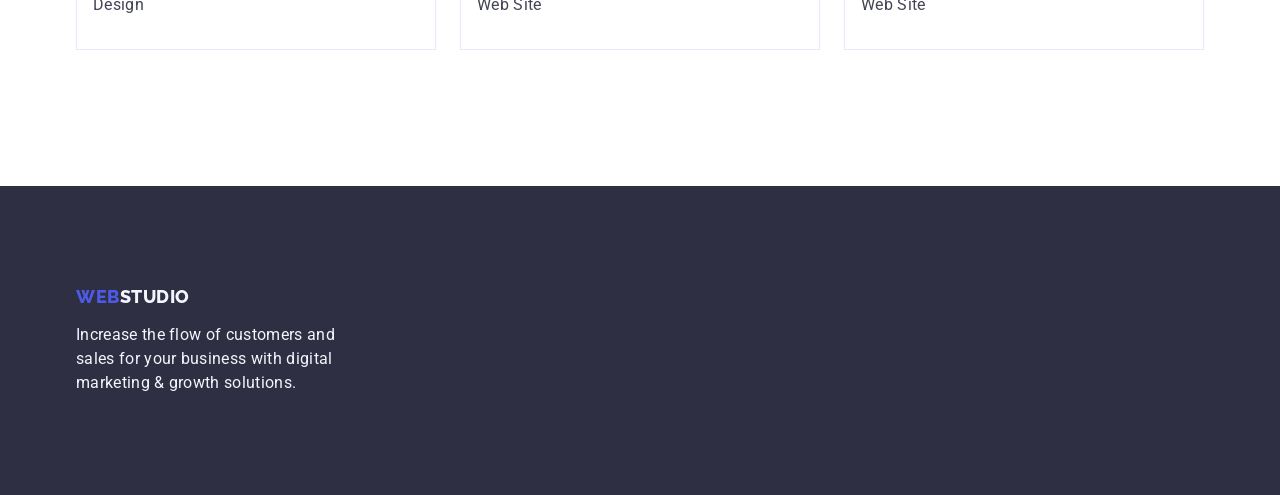
==== commit caaef741: "completely redone upd" ====
--- a/portfolio.html
+++ b/portfolio.html
@@ -5,165 +5,157 @@
     <meta charset="UTF-8" />
     <meta http-equiv="X-UA-Compatible" content="IE=edge" />
     <meta name="viewport" content="width=device-width, initial-scale=1.0" />
-    <title>Document</title>
+    <title>Портфоліо</title>
+    <link
+        href="https://fonts.googleapis.com/css2?family=Raleway:wght@800&family=Roboto:wght@400;500;700;900&&display=swap"
+        rel="stylesheet" />
+    <link rel="stylesheet" href="https://cdnjs.cloudflare.com/ajax/libs/modern-normalize/1.1.0/modern-normalize.min.css"
+        integrity="sha512-wpPYUAdjBVSE4KJnH1VR1HeZfpl1ub8YT/NKx4PuQ5NmX2tKuGu6U/JRp5y+Y8XG2tV+wKQpNHVUX03MfMFn9Q=="
+        crossorigin="anonymous" referrerpolicy="no-referrer" />
     <link rel="preconnect" href="https://fonts.googleapis.com" />
     <link rel="preconnect" href="https://fonts.gstatic.com" crossorigin />
-    <link href="https://fonts.googleapis.com/css2?family=Raleway:wght@800&family=Roboto:wght@400;500;700&display=swap"
-        rel="stylesheet" />
-    <link rel="stylesheet"
-        href="https://cdnjs.cloudflare.com/ajax/libs/modern-normalize/1.1.0/modern-normalize.min.css" />
-    <link rel="stylesheet" href="./css/styles.css" />
+    <link rel="stylesheet" href="css/styles.css" />
 </head>
 
-<body>
-    <!--Header -->
-    <header class="page-header">
-        <div class="container header-container">
-            <nav class="main-nav">
-                <a class="header-logo" href="./index.html">Web<span class="header-logo-part">Studio</span></a>
-                <ul class="menu-container">
-                    <li class="menu-item">
-                        <a class="menu-link" href="./index.html">Studio</a>
-                    </li>
-                    <li class="menu-item">
-                        <a class="menu-link" href="./portfolio.html">Portfolio</a>
-                    </li>
-                    <li class="menu-item">
-                        <a class="menu-link" href="">Contacts</a>
-                    </li>
+<body class="body">
+    <!-- header -->
+    <header class="header-hero-header">
+        <div class="header-container container">
+            <nav class="header-nav list">
+                <a href="./index.html" class="logo-link link">WEB<span class="logo-part link">Studio</span></a>
+                <ul class="header-nav-menu list">
+                    <li><a href="./index.html" class="nav-menu-id link">Studio</a></li>
+                    <li><a href="./portfolio.html" class="nav-menu-id link">Portfolio</a></li>
+                    <li><a href="" class="nav-menu-id link">Contacts</a></li>
                 </ul>
             </nav>
-            <address class="header-address">
-                <ul class="address-container">
-                    <li>
-                        <a class="address" href="mailto:info@devstudio.com">info@devstudio.com</a>
-                    </li>
-                    <li>
-                        <a class="address" href="tel:+110001111111">+11 (000) 111-11-11</a>
+
+            <address class="header-address-nav">
+                <ul class="header-nav-menu list">
+                    <li><a class="contact-link-id link" href="mailto:info@devstudio.com">info@devstudio.com</a></li>
+                    <li class="lost"><a class="contact-link-id link" href="tel:+110001111111">+11 (000) 111-11-11</a>
                     </li>
                 </ul>
             </address>
         </div>
     </header>
-    <main>
-        <!--Filtr Portfolio-->
-        <section class="section-portfolio">
+
+    <main class="main-portfolio">
+        <!-- Filter section -->
+        <section class="main-section-one">
             <div class="container">
-                <ul class="portfolio-button-list">
-                    <li>
-                        <button type="button" class="button-filter">All</button>
-                    </li>
-                    <li>
-                        <button type="button" class="button-filter">Web Site</button>
-                    </li>
-                    <li>
-                        <button type="button" class="button-filter">App</button>
-                    </li>
-                    <li>
-                        <button type="button" class="button-filter">Design</button>
-                    </li>
-                    <li>
-                        <button type="button" class="button-filter">Marketing</button>
-                    </li>
+                <h1 hidden>features</h1>
+
+                <ul class="filter-portfolio-cart list">
+                    <li class="filter-type"><button class="button-filter-control" type="button">All</button></li>
+                    <li class="filter-type"><button class="button-filter-control" type="button">Web Site</button></li>
+                    <li class="filter-type"><button class="button-filter-control" type="button">App</button></li>
+                    <li class="filter-type"><button class="button-filter-control" type="button">Design</button></li>
+                    <li class="filter-type"><button class="button-filter-control" type="button">Marketing</button></li>
                 </ul>
 
-                <ul class="portfolio-list">
-                    <li class="portfolio-item">
-                        <a class="portfolio-links" href="">
-                            <img src="./images/imgportf1.jpg" alt="Banking App Interface" width="360" height="300" />
-                            <div class="portfolio-container">
-                                <h2 class="portfolio-caption">Banking App Interface Concept</h2>
-                                <p class="portfolio-text">App</p>
+                <ul class="list-portfolio-image-cart">
+                    <li class="portfolio-img-href">
+                        <a href="" class="portfolio-cart-container link"><img class="link" src="./images/imgportf1.jpg"
+                                alt="Mobile
+                    application" width="360" height="300" />
+                            <div class="portfolio-card-content">
+                                <h2 class="titem-project-card">Banking App Interface Concept</h2>
+                                <p class="subtitle-project-card">App</p>
                             </div>
                         </a>
                     </li>
-                    <li class="portfolio-item">
-                        <a class="portfolio-links" href="">
-                            <img src="./images/imgportf2.jpg" alt="Cashless Payment" width="360" height="300" />
-                            <div class="portfolio-container">
-                                <h2 class="portfolio-caption">Cashless Payment</h2>
-                                <p class="portfolio-text">Marketing</p>
+
+                    <li class="portfolio-img-href">
+                        <a href="" class="portfolio-cart-container link"><img class="link" src="./images/imgportf2.jpg"
+                                alt="Cellphone" width="360" height="300" />
+                            <div class="portfolio-card-content">
+                                <h2 class="titem-project-card">Cashless Payment</h2>
+                                <p class="subtitle-project-card">Marketing</p>
                             </div>
                         </a>
                     </li>
-                    <li class="portfolio-item">
-                        <a class="portfolio-links" href="">
-                            <img src="./images/imgportf3.jpg" alt="Meditation App design" width="360" height="300" />
-                            <div class="portfolio-container">
-                                <h2 class="portfolio-caption">Meditation App</h2>
-                                <p class="portfolio-text">App</p>
+
+                    <li class="portfolio-img-href">
+                        <a href="" class="portfolio-cart-container link"><img class="link" src="./images/imgportf3.jpg"
+                                alt="Gadgets" width="360" height="300" />
+                            <div class="portfolio-card-content">
+                                <h2 class="titem-project-card">Meditation App</h2>
+                                <p class="subtitle-project-card">App</p>
                             </div>
                         </a>
                     </li>
-                    <li class="portfolio-item">
-                        <a class="portfolio-links" href="">
-                            <img src="./images/imgportf4.jpg" alt="Taxi Service" width="360" height="300" />
-                            <div class="portfolio-container">
-                                <h2 class="portfolio-caption">Taxi Service</h2>
-                                <p class="portfolio-text">Marketing</p>
+
+                    <li class="portfolio-img-href">
+                        <a href="" class="portfolio-cart-container link"><img class="link" src="./images/imgportf4.jpg"
+                                alt="Car steering wheel" width="360" height="300" />
+                            <div class="portfolio-card-content">
+                                <h2 class="titem-project-card">Taxi Service</h2>
+                                <p class="subtitle-project-card">Marketing</p>
                             </div>
                         </a>
                     </li>
-                    <li class="portfolio-item">
-                        <a class="portfolio-links" href="">
-                            <img src="./images/imgportf5.jpg" alt="Screen Illustrations" width="360" height="300" />
-                            <div class="portfolio-container">
-                                <h2 class="portfolio-caption">Screen Illustrations</h2>
-                                <p class="portfolio-text">Design</p>
+
+                    <li class="portfolio-img-href">
+                        <a href="" class="portfolio-cart-container link"><img class="link" src="./images/imgportf5.jpg"
+                                alt="Picture on the phone" width="360" height="300" />
+                            <div class="portfolio-card-content">
+                                <h2 class="titem-project-card">Screen Illustrations</h2>
+                                <p class="subtitle-project-card">Design</p>
                             </div>
                         </a>
                     </li>
-                    <li class="portfolio-item">
-                        <a class="portfolio-links" href="">
-                            <img src="./images/imgportf6.jpg" alt="Online Courses" width="360" height="300" />
-                            <div class="portfolio-container">
-                                <h2 class="portfolio-caption">Online Courses</h2>
-                                <p class="portfolio-text">Marketing</p>
+
+                    <li class="portfolio-img-href">
+                        <a href="" class="portfolio-cart-container link"><img class="link" src="./images/imgportf6.jpg"
+                                alt="Girl in headphones" width="360" height="300" />
+                            <div class="portfolio-card-content">
+                                <h2 class="titem-project-card">Online Courses</h2>
+                                <p class="subtitle-project-card">Marketing</p>
                             </div>
                         </a>
                     </li>
-                    <li class="portfolio-item">
-                        <a class="portfolio-links" href="">
-                            <img src="./images/imgportf7.jpg" alt="Instagram design" width="360" height="300" />
-                            <div class="portfolio-container">
-                                <h2 class="portfolio-caption">Instagram Stories Concept</h2>
-                                <p class="portfolio-text">Design</p>
+
+                    <li class="portfolio-img-href">
+                        <a href="" class="portfolio-cart-container link"><img class="link" src="./images/imgportf7.jpg"
+                                alt="People use apps" width="360" height="300" />
+                            <div class="portfolio-card-content">
+                                <h2 class="titem-project-card">Instagram Stories Concept</h2>
+                                <p class="subtitle-project-card">Design</p>
                             </div>
                         </a>
                     </li>
-                    <li class="portfolio-item">
-                        <a class="portfolio-links" href="">
-                            <img src="./images/imgportf8.jpg" alt="Organic Food Web Site Concept" width="360"
-                                height="300" />
-                            <div class="portfolio-container">
-                                <h2 class="portfolio-caption">Organic Food</h2>
-                                <p class="portfolio-text">Web Site</p>
+                    <li class="portfolio-img-href">
+                        <a href="" class="portfolio-cart-container link"><img class="link" src="./images/imgportf8.jpg"
+                                alt="Man with vegetables" width="360" height="300" />
+                            <div class="portfolio-card-content">
+                                <h2 class="titem-project-card">Organic Food</h2>
+                                <p class="subtitle-project-card">Web Site</p>
                             </div>
                         </a>
                     </li>
-                    <li class="portfolio-item">
-                        <a class="portfolio-links" href="">
-                            <img src="./images/imgportf9.jpg" alt="Coffee Web Site Concept" width="360" height="300" />
-                            <div class="portfolio-container">
-                                <h2 class="portfolio-caption">Fresh Coffee</h2>
-                                <p class="portfolio-text">Web Site</p>
+                    <li class="portfolio-img-href">
+                        <a href="" class="portfolio-cart-container link"><img class="link" src="./images/imgportf9.jpg"
+                                alt="Cup of coffee" width="360" height="300" />
+                            <div class="portfolio-card-content">
+                                <h2 class="titem-project-card">Fresh Coffee</h2>
+                                <p class="subtitle-project-card">Web Site</p>
                             </div>
                         </a>
                     </li>
                 </ul>
             </div>
         </section>
+    </main>
 
-
-        </div>
-        </section>
-    </main>
+    <!-- footer -->
     <footer class="footer">
         <div class="container">
-            <a class="footer-logo" href="./index.html"><span class="footer-logo-part">Web</span>Studio</a>
+            <a href="./index.html" class="web-link-footer link">WEB<span
+                    class="studio-link-footer link">Studio</span></a>
+
             <p class="footer-text">
-                Increase the flow of customers and sales for your business with digital marketing & growth
-                solutions.
+                Increase the flow of customers and sales for your business with digital marketing & growth solutions.
             </p>
         </div>
     </footer>
--- a/css/styles.css
+++ b/css/styles.css
@@ -1,416 +1,573 @@
 :root {
-    --main-font: 'Roboto', sans-serif;
-    --secondary-font: 'Raleway', sans-serif;
-    --text: #434455;
-    --dark-text: #2e2f42;
-    --active: #404bbf;
-    --iris: #4d5ae5;
-    --light: #f4f4fd;
-    --border-color: #e7e9fc;
-}
-
-*,
-*::before,
-*::after {
+    --color-iris: #4d5ae5;
+    --color-ocean: #404bbf;
+    --color-navy-blue: #2e2f42;
+    --color-green: #31d0aa;
+    --color-slate: #434455;
+    --color-light-slate: #8e8f99;
+    --color-cornflower: #e7e9fc;
+    --color-cloud: #f4f4fd;
+    --color-navy-blue-modal: #2e2f42;
+    --color-grey: #2e2f42;
+    --color-white: #ffffff;
+    --color-dairy: #fcfcfc;
+}
+
+/* Options for lists and links */
+ul {
+    list-style: none;
+}
+
+a {
+    text-decoration: none;
+}
+
+.container {
+    width: 1158px;
+    margin-left: auto;
+    margin-right: auto;
+    padding: 0 15px;
+    padding-right: 15px;
+}
+
+/*  */
+.body {
+    font-family: 'Roboto', sans-serif;
+    color: #434455;
+    background-color: #ffffff;
+}
+
+/* Navigation */
+.header-hero-header {
+    color: #434455;
+    background-color: #ffffff;
+    font-family: 'Roboto', sans-serif;
+    border-bottom: 1px solid #e7e9fc;
+}
+
+.header-hero-main {
+    color: #434455;
+    background-color: #2e2f42;
+    font-family: 'Roboto', sans-serif;
+}
+
+.logo-link {
+    font-family: 'Raleway', sans-serif;
+    line-height: 1.17;
+    letter-spacing: 0.03em;
+    text-transform: uppercase;
+    font-style: normal;
+    font-weight: 800;
+    font-size: 18px;
+    line-height: 21px;
+    color: #4d5ae5;
+    line-height: 1.17;
+    margin-right: 76px;
+}
+
+.logo-part {
+    font-family: 'Raleway', sans-serif;
+    line-height: 1.17;
+    letter-spacing: 0.03em;
+    text-transform: uppercase;
+    font-style: normal;
+    font-weight: 800;
+    font-size: 18px;
+    line-height: 21px;
+    color: #2e2f42;
+    line-height: 1.17;
+}
+
+.nav-menu-id {
+    font-family: 'Roboto';
+    font-style: normal;
+    font-weight: 500;
+    font-size: 16px;
+    line-height: 1.5;
+    letter-spacing: 0.02em;
+    line-height: 24px;
+    color: #2e2f42;
+    padding-top: 24px;
+    padding-bottom: 24px;
+    display: block;
+}
+
+.nav-menu-id:hover {
+    color: #404bbf;
+}
+
+.nav-menu-id:focus {
+    color: #404bbf;
+}
+
+.header-address-nav {
+    font-style: normal;
+    gap: 40px;
+    margin-right: 40px;
+}
+
+.contact-link-id {
+    font-family: 'Roboto';
+    font-style: normal;
+    font-weight: 400;
+    font-size: 16px;
+    line-height: 1.5;
+    letter-spacing: 0.02em;
+    line-height: 24px;
+    color: #434455;
+}
+
+.contact-link-id:focus, 
+.contact-link-id:hover {
+    color: #404bbf;
+}
+
+/* Hero */
+
+.main-section-main {
+    background-color: #2e2f42;
+    padding-top: 188px;
+    padding-bottom: 188px;
+    text-align: center;
+}
+
+.header-hero-one {
+    font-family: 'Roboto';
+    line-height: 1.07;
+    text-align: center;
+    letter-spacing: 0.02em;
+    font-style: normal;
+    font-weight: 700;
+    font-size: 56px;
+    line-height: 60px;
+    color: #ffffff;
+    line-height: 1.07;
+    margin-top: 0;
+    margin-bottom: 48px;
+    max-width: 496px;
+    margin: auto;
+    margin-bottom: 48px;
+}
+
+.header-one-button {
+    font-family: 'Roboto', sans-serif;
+    letter-spacing: 0.04em;
+    font-style: normal;
+    font-weight: 500;
+    font-size: 16px;
+    line-height: 24px;
+    color: #ffffff;
+    display: block;
+    margin: 0%;
+    min-width: 169px;
+    height: 56px;
+    border: none;
+    border-radius: 4px;
+    margin: 0 auto;
+}
+
+.header-one-button {
+    cursor: pointer;
+    background: #4d5ae5;
+    color: #ffffff;
+}
+
+.header-one-button:hover {
+    background-color: #404bbf;
+}
+
+.header-one-button:focus {
+    background: #404bbf;
+}
+
+.main-section-work {
+    padding-top: 0;
+    padding: 120px 0;
+}
+
+/* What are we doing */
+.work-title {
+    font-family: 'Roboto';
+    font-style: normal;
+    font-weight: 500;
+    letter-spacing: 0.02em;
+    font-size: 20px;
+    line-height: 24px;
+    color: #2e2f42;
+    margin-bottom: 8px;
+}
+
+.work-text {
+    font-family: 'Roboto';
+    font-style: normal;
+    font-weight: 400;
+    letter-spacing: 0.02em;
+    font-size: 16px;
+    line-height: 24px;
+    color: #434455;
+}
+
+.title-projects-doing {
+    font-family: 'Roboto';
+    font-style: normal;
+    font-weight: 700;
+    line-height: 1.11;
+    text-align: center;
+    letter-spacing: 0.02em;
+    text-transform: capitalize;
+    line-height: 1.11;
+    font-size: 36px;
+    line-height: 40px;
+    line-height: 1.11;
+    color: #2e2f42;
+    margin-bottom: 72px;
+}
+
+/* Our Team */
+.title-team-for {
+    font-size: 36px;
+    line-height: 1.11;
+    text-align: center;
+    line-height: 1.11;
+    letter-spacing: 0.02em;
+    text-transform: capitalize;
+    color: #2e2f42;
+}
+
+.list-our-team {
+    justify-content: space-evenly;
     box-sizing: border-box;
-}
-
-button {
-    font-family: inherit;
+    display: flex;
+    gap: 24px;
+    margin-bottom: 0;
+}
+
+/* Team section */
+.team-section-for {
+    background-color: #f4f4fd;
+    padding: 120px 0;
+}
+
+.title-team-our {
+    font-family: 'Roboto';
+    font-style: normal;
+    line-height: 1.11;
+    text-align: center;
+    letter-spacing: 0.02em;
+    letter-spacing: 0.02em;
+    text-transform: capitalize;
+    font-weight: 500;
+    font-size: 20px;
+    line-height: 1.2;
+    letter-spacing: 0.02em;
+    color: #2e2f42;
+    font-size: 36px;
+    font-weight: 500;
+    line-height: 1.2;
+    line-height: 40px;
+    font-size: 20px;
+    letter-spacing: 0.02em;
+    line-height: 1.2;
+    color: #2e2f42;
+    color: #2e2f42;
+    margin-bottom: 72px;
+    margin-bottom: 8px;
+}
+
+.title-team {
+    font-family: 'Roboto';
+    font-style: normal;
+    font-weight: 500;
+    font-size: 20px;
+    line-height: 24px;
+    color: #2e2f42;
+}
+
+.text-quote-team {
+    font-family: 'Roboto';
+    font-style: normal;
+    font-weight: 400;
+    letter-spacing: 0.02em;
+    font-size: 16px;
+    line-height: 24px;
+    color: #434455;
+    text-align: center;
+}
+
+.img-team-group {
+    background-color: #ffffff;
+    width: calc((100% - 72px) / 4);
+    text-align: center;
+    border-radius: 0px 0px 4px 4px;
+}
+
+/* Portfolio*/
+
+/* Filter */
+
+.list-portfolio-image-cart {
+    display: flex;
+    flex-wrap: wrap;
+    row-gap: 48px;
+    column-gap: 24px;
+    padding: 120px 0;
+    padding-top: 0;
+}
+
+.main-portfolio {
+    font-family: 'Roboto', sans-serif;
+    color: #434455;
+}
+
+.button-filter-control {
     cursor: pointer;
+    font-family: 'Roboto', sans-serif;
+    letter-spacing: 0.04em;
+    background-color: #f4f4fd;
+    font-style: normal;
+    font-weight: 500;
+    font-size: 16px;
+    line-height: 24px;
+    color: #4d5ae5;
+    cursor: pointer;
+    border: 1px solid #e7e9fc;
+    border-radius: 4px;
+    padding: 12px 24px;
+}
+
+.button-filter-control:hover {
+    color: #ffffff;
+    background-color: #404bbf;
+    border: 1px solid transparent;
+}
+
+.button-filter-control:focus {
+    color: #ffffff;
+    background-color: #404bbf;
+    border: 1px solid transparent;
+}
+
+/* Project Card */
+.titem-project-card {
+    font-family: 'Roboto';
+    font-style: normal;
+    font-weight: 500;
+    line-height: 1.2;
+    line-height: 1.5;
+    letter-spacing: 0.02em;
+    font-size: 20px;
+    line-height: 24px;
+    color: #2e2f42;
+    margin-bottom: 8px;
+}
+
+.subtitle-project-card {
+    font-family: 'Roboto';
+    font-style: normal;
+    color: #434455;
+    font-weight: 400;
+    font-size: 16px;
+    line-height: 1.5;
+    letter-spacing: 0.02em;
+    font-size: 16px;
+    line-height: 24px;
+    letter-spacing: 0.02em;
+    color: #434455;
+}
+
+/* Footer */
+.footer {
+    background-color: #2e2f42;
+    padding: 100px 0;
+    padding-top: 100px;
+}
+
+.web-link-footer {
+    font-family: 'Raleway', sans-serif;
+    text-transform: uppercase;
+    font-style: normal;
+    line-height: 1.17;
+    letter-spacing: 0.03em;
+    font-weight: 800;
+    font-size: 18px;
+    line-height: 21px;
+    color: #4d5ae5;
+    line-height: 1.17;
+    line-height: 1.17;
+    display: inline-block;
+    margin-bottom: 16px;
+}
+
+.studio-link-footer {
+    font-family: 'Raleway', sans-serif;
+    text-transform: uppercase;
+    font-weight: 800;
+    line-height: 1.17;
+    letter-spacing: 0.03em;
+    font-style: normal;
+    font-size: 18px;
+    line-height: 21px;
+    color: #f4f4fd;
+    line-height: 1.17;
+    line-height: 1.17;
+    display: inline-block;
+}
+
+.footer-text {
+    font-family: 'Roboto';
+    font-style: normal;
+    font-weight: 400;
+    font-size: 16px;
+    line-height: 24px;
+    color: #f4f4fd;
+    max-width: 264px;
+    font-size: 16px;
+    line-height: 1.5;
+    letter-spacing: 0.02em;
+}
+
+.link {
+    text-decoration: none;
+    list-style: none;
+}
+
+/*  */
+.section {
+    padding-left: 24px;
+    padding: 120px 0;
+}
+
+.list {
+    list-style: none;
+    list-style: none;
+    display: flex;
+    justify-content: space-evenly;
+    box-sizing: border-box;
+    align-items: center;
+    margin-bottom: 0;
+    padding: 0;
+    margin: 0;
 }
 
 h1,
 h2,
 h3,
 h4,
+h5,
+h6,
 p {
-    margin-top: 0;
-    margin-bottom: 0;
-}
-
-ul,
-ol {
-    margin-top: 0;
-    margin-bottom: 0;
-    padding-left: 0;
+    margin: 0;
 }
 
 img {
     display: block;
-    max-width: 100%;
-}
-
-/* скрываем заголовки */
-
-.visually-hidden {
-    position: absolute;
-    width: 1px;
-    height: 1px;
-    margin: -1px;
-    border: 0;
-    padding: 0;
-    white-space: nowrap;
-    clip-path: inset(100%);
-    clip: rect(0 0 0 0);
-    overflow: hidden;
-}
-
-body {
-    font-family: var(--main-font);
-    color: var(--text);
-    background: #ffffff;
-    font-size: 16px;
-    letter-spacing: 0.02em;
-}
-
-h3 {
-    font-weight: 500;
-    font-size: 20px;
-    line-height: 1.2;
-    letter-spacing: 0.02em;
-    color: var(--dark-text);
-}
-
-.container {
-    width: 1158px;
-    margin-left: auto;
-    margin-right: auto;
-    padding-left: 15px;
-    padding-right: 15px;
-}
-
-/* Header */
-.page-header {
-    border-bottom: 1px solid var(--border-color);
-}
+    margin: 0;
+}
+
+button {
+    cursor: pointer;
+}
+
+/* .header {
+    padding-top: 24px;
+    padding-bottom: 24px;
+} */
 
 .header-container {
-    display: flex;
-    align-items: center;
-}
-
-.main-nav {
-    display: flex;
-    align-items: center;
-}
-
-.header-logo {
-    font-family: var(--secondary-font);
-    font-style: normal;
-    font-weight: 800;
-    font-size: 18px;
-    line-height: 1.17;
-    align-items: center;
-    letter-spacing: 0.03em;
-    text-transform: uppercase;
-    color: var(--iris);
-    display: inline-block;
-    margin-right: 76px;
-    text-decoration: none;
-}
-
-.header-logo-part {
-    color: var(--dark-text);
-}
-
-.menu-container {
     display: flex;
     align-items: center;
     gap: 40px;
-    list-style: none;
-}
-
-.menu-link {
-    font-style: normal;
-    font-weight: 500;
-    letter-spacing: 0.02em;
-    line-height: 1.5;
-    color: var(--dark-text);
-    padding: 24px 0;
-    text-decoration: none;
-}
-
-.menu-item {
+}
+
+.header-nav-menu {
+    display: flex;
+    align-items: center;
+    gap: 40px;
+}
+
+.header-nav {
+    display: flex;
+    margin-right: auto;
+    align-items: center;
+}
+
+.contact-link-id {
+    margin-right: 40px;
+    display: block;
     padding-top: 24px;
     padding-bottom: 24px;
 }
 
-.menu-link:hover,
-.menu-link:focus {
-    color: var(--active);
-}
-
-.address {
-    font-family: inherit;
-    font-style: normal;
-    line-height: 1.5;
-    color: var(--text);
-    text-decoration: none;
-}
-
-.address-container {
-    display: flex;
-    gap: 40px;
-    align-items: center;
-    /* margin-left: auto; */
-    padding-top: 24px;
-    padding-bottom: 24px;
-    list-style: none;
-}
-
-.header-address {
-    font-style: normal;
-    margin-left: auto;
-}
-
-.address:hover,
-.address:focus {
-    color: #404bbf;
-}
-
-/* Hero */
-.hero-section {
-    background-color: var(--dark-text);
-    padding-top: 188px;
-    padding-bottom: 188px;
-}
-
-.hero-title {
-    font-weight: 700;
-    font-size: 56px;
-    font-style: normal;
-    line-height: 1.07;
-    text-align: center;
-    letter-spacing: 0.02em;
-    color: #ffffff;
-    margin-bottom: 48px;
-    max-width: 496px;
-    margin-left: auto;
-    margin-right: auto;
-}
-
-.button-hero {
-    display: block;
-    font-style: normal;
-    font-weight: 500;
-    font-size: 16px;
-    line-height: 1.5;
-    align-items: center;
-    letter-spacing: 0.04em;
-    background-color: var(--iris);
-    list-style: none;
-    border-color: var(--iris);
-    border-radius: 4px;
-    padding: 16px 32px;
-    min-width: 169px;
-    height: 56px;
-    border: none;
-    margin-left: auto;
-    margin-right: auto;
-    color: #ffffff;
-}
-
-.button-hero:hover,
-.button-hero:focus {
-    background: var(--active);
-}
-
-/* Advantages Section */
-.advantages {
-    margin-top: 0;
-    padding: 120px 0;
-}
-
-.advantages-list {
+.logo-part {}
+
+.logo-link {
+    display: flex;
+}
+
+.work-menu-paragraf {
     display: flex;
     gap: 24px;
-    list-style: none;
-}
-
-.title {
-    margin-bottom: 8px;
-    margin-top: 0;
-}
-
-.advantages-title {
-    letter-spacing: 0.02em;
-}
-
-.advantages-text {
-    line-height: 1.5;
-}
-
-.advantages-item {
-    width: calc((100% - 72px) / 4);
-}
-
-/* doing */
-.doing-section {
-    padding-bottom: 120px;
-}
-
-.doing-title {
-    font-style: normal;
+}
+
+.work-paragraf {
+    margin-left: 24px;
+}
+
+.lost {
+    margin-right: 0;
+}
+
+.work-li {
+    width: calc((100%-24px * 3) / 4);
+}
+
+.title-doing-list {
+    gap: 24px;
+}
+
+.title-projects-group {
+    margin-bottom: 72px;
     font-weight: 700;
     font-size: 36px;
-    line-height: 111%;
-    text-align: center;
+    line-height: 1.11;
     letter-spacing: 0.02em;
     text-transform: capitalize;
-    color: var(--dark-text);
-    margin-bottom: 72px;
-}
-
-.doing-list {
-    display: flex;
-    gap: 24px;
-    list-style: none;
-}
-
-/* team */
-.section-team {
-    background: var(--light);
-    padding: 120px 0;
-}
-
-.team-list {
-    display: flex;
-    gap: 24px;
-    list-style: none;
-}
-
-.team {
-    background-color: #ffffff;
-    text-align: center;
-    width: calc((100% - 72px) / 4);
-    border-radius: 0 0 4px 4px;
-}
-
-.team-card {
+    color: var(--secondary-txt-color);
+    text-align: center;
+}
+
+.container-our-team {
+    text-align: center;
+    padding: 32px 16px 32px;
+}
+
+.portfolio-card-content {
     padding: 32px 16px;
-    border-radius: 0 0 4px 4px;
-}
-
-.name-persone {
-    text-align: center;
-    margin-bottom: 8px;
-    margin-top: 0;
-}
-
-.job-title {
-    line-height: 1.5;
-    text-align: center;
-}
-
-/* footer */
-.footer {
-    background: #2e2f42;
-    padding: 100px 0;
-}
-
-.footer-logo {
-    font-family: var(--secondary-font);
-    font-style: normal;
-    font-weight: 800;
-    font-size: 18px;
-    line-height: 1.17;
-    align-items: center;
-    letter-spacing: 0.03em;
-    text-transform: uppercase;
-    color: var(--light);
-    display: inline-block;
-    margin-right: 76px;
-    text-decoration: none;
-    margin-bottom: 16px;
-}
-
-.footer-logo-part {
-    color: var(--iris);
-}
-
-.footer-text {
-    line-height: 1.5;
-    color: var(--light);
-    max-width: 264px;
-    margin-top: 16px;
-}
-
-/* Page PORTFOLIO */
-.section-portfolio {
-    background-color: #f4f4fd;
-    padding-top: 96px;
-    padding-bottom: 120px;
-}
-
-.portfolio-button-list {
-    display: flex;
-    justify-content: center;
+    border: 1px solid #e7e9fc;
+    border-top: none;
+}
+
+.filter-portfolio-cart {
+    display: flex;
     gap: 24px;
     margin-bottom: 72px;
-    list-style: none;
-}
-
-.button-filter {
-    font-family: var(--main-font);
-    font-style: normal;
-    font-weight: 500;
-    font-size: 16px;
-    line-height: 150%;
-    letter-spacing: 0.04em;
-    align-items: center;
-    text-align: center;
-    color: var(--iris);
-    background: var(--light);
-    padding: 12px 24px;
-    border: 1px solid var(--border-color);
-    border-radius: 4px;
-}
-
-.button-filter:hover,
-.button-filter:focus {
-    background: var(--active);
-    color: #ffffff;
-    border: 1px solid transparent;
-}
-
-.portfolio-list {
-    list-style: none;
-    display: flex;
-    flex-wrap: wrap;
-    row-gap: 48px;
-    column-gap: 24px;
-}
-
-.portfolio-item {
-    width: calc((100% - 48px) / 3);
-}
-
-.portfolio-links {
-    text-decoration: none;
-}
-
-.portfolio-container {
+    justify-content: center;
+}
+
+.filter-type {}
+
+.card-content {
     padding: 32px 16px;
-    border: 1px solid var(--border-color);
-    border-top: none;
-}
-
-.portfolio-caption {
-    font-family: var(--main-font);
-    font-style: normal;
-    font-weight: 500;
-    font-size: 20px;
-    line-height: 1.2;
-    letter-spacing: 0.02em;
-    color: var(--dark-text);
-    margin-bottom: 8px;
-    margin-top: 0;
-}
-
-.portfolio-text {
-    line-height: 1.5;
-    color: var(--text);
-    display: inline-block;
-    margin: 0;
-}+}
+
+.main-section-one {
+    padding-top: 96px;
+}
+
+.what-are-doing {
+    padding-bottom: 120px;
+}
+
+.portfolio-cart-container {}
+
+.portfolio-img-href {}
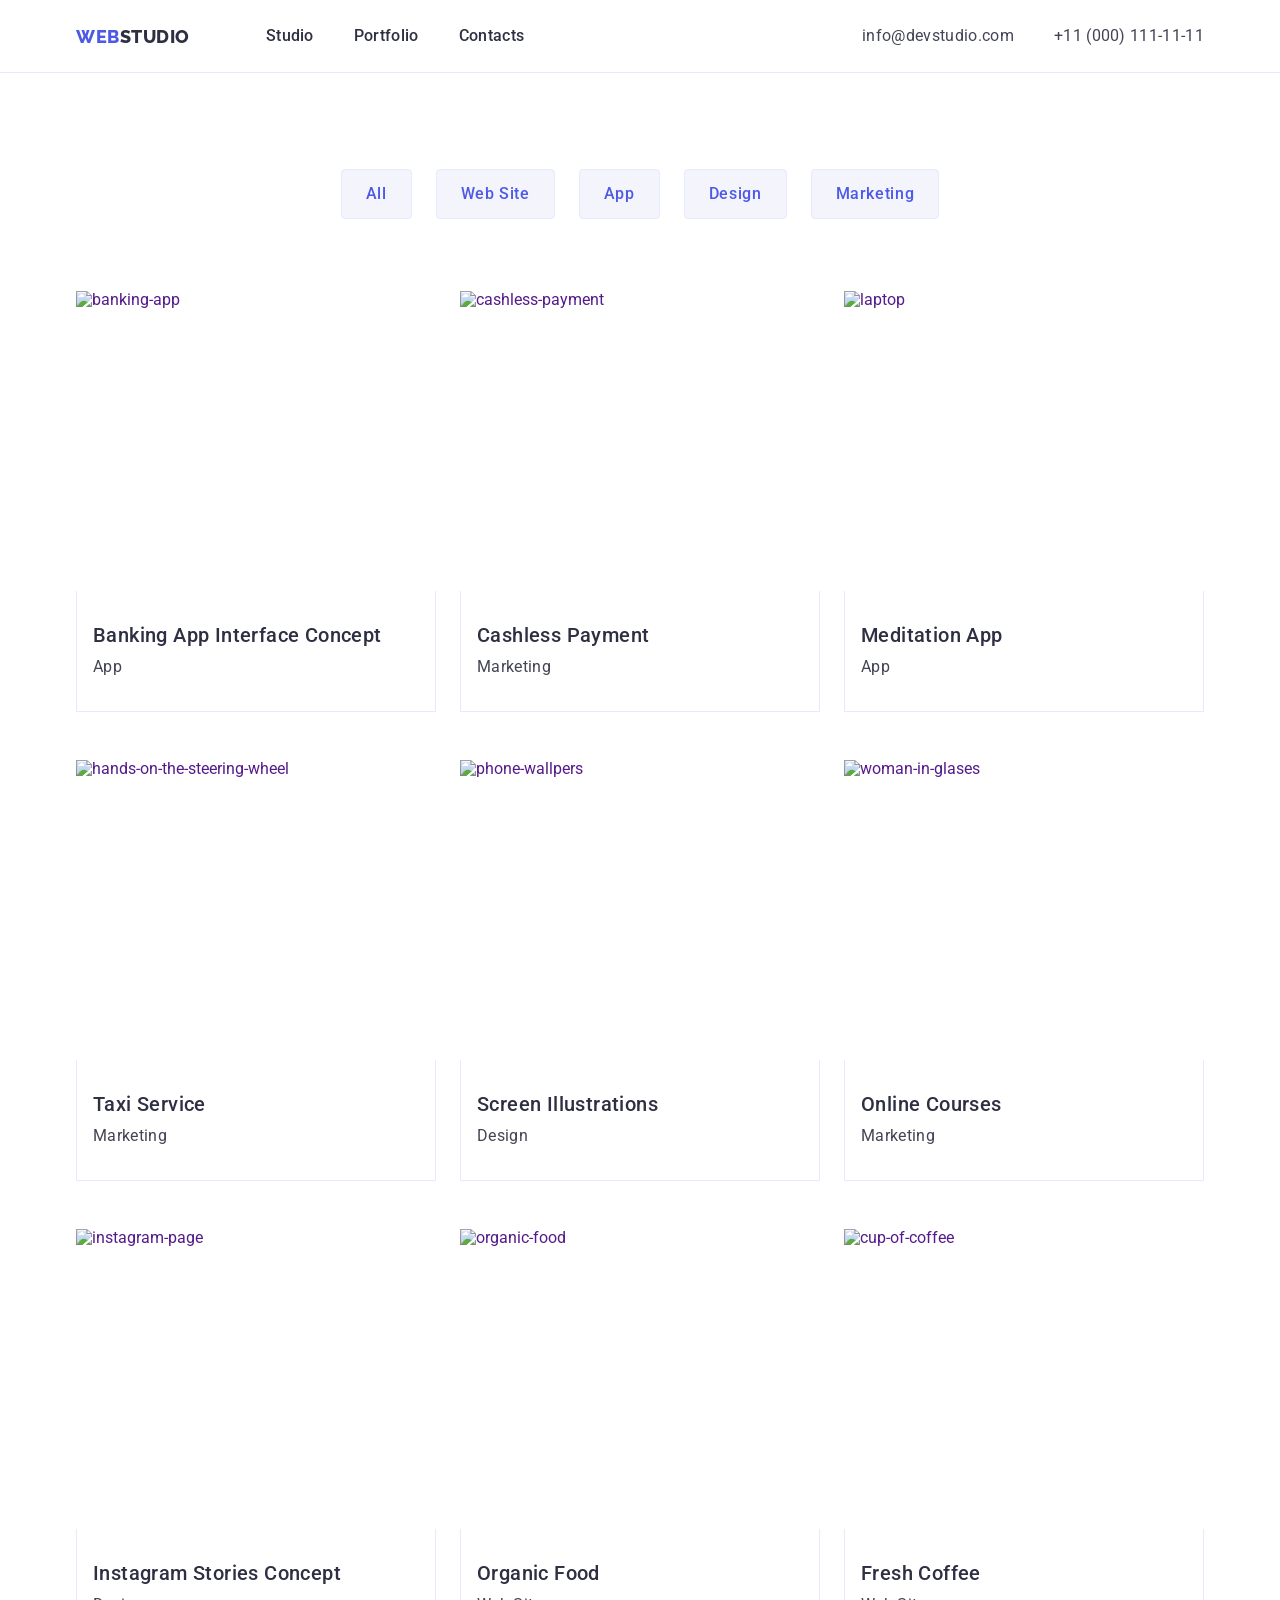
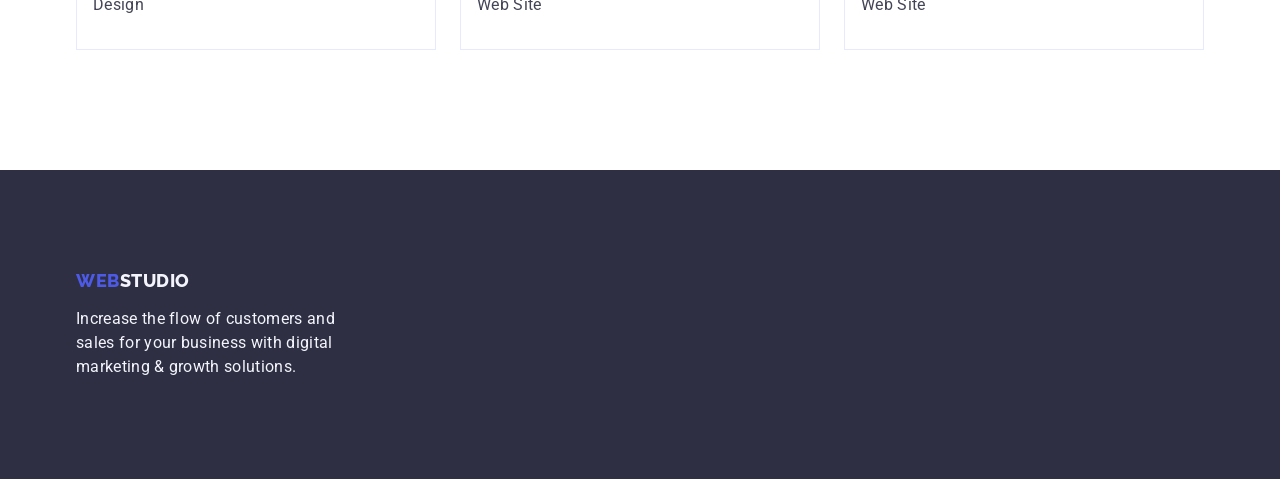
==== commit 15730206: "upd" ====
--- a/portfolio.html
+++ b/portfolio.html
@@ -2,161 +2,184 @@
 <html lang="en">
 
 <head>
-    <meta charset="UTF-8" />
-    <meta http-equiv="X-UA-Compatible" content="IE=edge" />
-    <meta name="viewport" content="width=device-width, initial-scale=1.0" />
-    <title>Портфоліо</title>
+    <meta charset="UTF-8">
+    <meta http-equiv="X-UA-Compatible" content="IE=edge">
+    <meta name="viewport" content="width=device-width, initial-scale=1.0">
+    <title>Document</title>
+    <link rel="stylesheet"
+        href="https://cdnjs.cloudflare.com/ajax/libs/modern-normalize/1.1.0/modern-normalize.min.css">
+    <link rel="preconnect" href="https://fonts.googleapis.com">
+    <link rel="preconnect" href="https://fonts.gstatic.com" crossorigin>
+    <link rel="preconnect" href="https://fonts.googleapis.com">
+    <link rel="preconnect" href="https://fonts.gstatic.com" crossorigin>
     <link
-        href="https://fonts.googleapis.com/css2?family=Raleway:wght@800&family=Roboto:wght@400;500;700;900&&display=swap"
-        rel="stylesheet" />
-    <link rel="stylesheet" href="https://cdnjs.cloudflare.com/ajax/libs/modern-normalize/1.1.0/modern-normalize.min.css"
-        integrity="sha512-wpPYUAdjBVSE4KJnH1VR1HeZfpl1ub8YT/NKx4PuQ5NmX2tKuGu6U/JRp5y+Y8XG2tV+wKQpNHVUX03MfMFn9Q=="
-        crossorigin="anonymous" referrerpolicy="no-referrer" />
-    <link rel="preconnect" href="https://fonts.googleapis.com" />
-    <link rel="preconnect" href="https://fonts.gstatic.com" crossorigin />
-    <link rel="stylesheet" href="css/styles.css" />
+        href="https://fonts.googleapis.com/css2?family=Raleway:wght@800&family=Roboto:wght@400;500;700;900&display=swap"
+        rel="stylesheet">
+    <link rel="stylesheet" href="./css/styles.css" />
 </head>
 
 <body class="body">
-    <!-- header -->
-    <header class="header-hero-header">
-        <div class="header-container container">
-            <nav class="header-nav list">
-                <a href="./index.html" class="logo-link link">WEB<span class="logo-part link">Studio</span></a>
-                <ul class="header-nav-menu list">
-                    <li><a href="./index.html" class="nav-menu-id link">Studio</a></li>
-                    <li><a href="./portfolio.html" class="nav-menu-id link">Portfolio</a></li>
-                    <li><a href="" class="nav-menu-id link">Contacts</a></li>
+    <!--header-->
+    <header class="page-header">
+        <div class="container header-container">
+            <nav class="page-navigation">
+                <a class="logo-link link" href="./index.html">Web<span class="logo-link-accent">Studio</span></a>
+                <ul class="menu list">
+                    <li class="menu-item">
+                        <a class="menu-link link" href="./index.html">Studio</a>
+                    </li>
+                    <li class="menu-item">
+                        <a class="menu-link link" href="./portfolio.html">Portfolio</a>
+                    </li>
+                    <li class="menu-item">
+                        <a class="menu-link link" href="">Contacts</a>
+                    </li>
                 </ul>
             </nav>
-
-            <address class="header-address-nav">
-                <ul class="header-nav-menu list">
-                    <li><a class="contact-link-id link" href="mailto:info@devstudio.com">info@devstudio.com</a></li>
-                    <li class="lost"><a class="contact-link-id link" href="tel:+110001111111">+11 (000) 111-11-11</a>
+            <address class="contact">
+                <ul class="contact-menu list">
+                    <li class="contact-item">
+                        <a class="contact-information link" href="mailto:info@devstudio.com">info@devstudio.com</a>
+                    </li>
+                    <li class="contact-item">
+                        <a class="contact-information link" href="tel:+110001111111">+11 (000) 111-11-11</a>
                     </li>
                 </ul>
             </address>
         </div>
+
     </header>
-
-    <main class="main-portfolio">
-        <!-- Filter section -->
-        <section class="main-section-one">
+    <main>
+        <!--navigation-->
+        <section class="navigation">
             <div class="container">
-                <h1 hidden>features</h1>
-
-                <ul class="filter-portfolio-cart list">
-                    <li class="filter-type"><button class="button-filter-control" type="button">All</button></li>
-                    <li class="filter-type"><button class="button-filter-control" type="button">Web Site</button></li>
-                    <li class="filter-type"><button class="button-filter-control" type="button">App</button></li>
-                    <li class="filter-type"><button class="button-filter-control" type="button">Design</button></li>
-                    <li class="filter-type"><button class="button-filter-control" type="button">Marketing</button></li>
+                <h1 class="hidden-title visually-hidden">--navigation--</h1>
+                <ul class="navigation-list list">
+                    <li class="navigation-item">
+                        <button class="navigation-button button" type="button" name="All">All</button>
+                    </li>
+                    <li class="navigation-item">
+                        <button class="navigation-button button" type="button" name="Web Site">Web Site</button>
+                    </li>
+                    <li class="navigation-item">
+                        <button class="navigation-button button" type="button" name="App">App</button>
+                    </li>
+                    <li class="navigation-item">
+                        <button class="navigation-button button" type="button" name="Design">Design</button>
+                    </li>
+                    <li class="navigation-item">
+                        <button class="navigation-button button" type="button" name="Marketing">Marketing</button>
+                    </li>
                 </ul>
-
-                <ul class="list-portfolio-image-cart">
-                    <li class="portfolio-img-href">
-                        <a href="" class="portfolio-cart-container link"><img class="link" src="./images/imgportf1.jpg"
-                                alt="Mobile
-                    application" width="360" height="300" />
-                            <div class="portfolio-card-content">
-                                <h2 class="titem-project-card">Banking App Interface Concept</h2>
-                                <p class="subtitle-project-card">App</p>
+                <!--work examples-->
+                <ul class="work-examples-list list">
+                    <li class="work-examples-item">
+                        <a class="work-examples-link link" href="">
+                            <img class="work-examples-img" src="./images/apps/banking-app.jpg" alt="banking-app"
+                                width="360" height="300">
+                            <div class="work-examples-border">
+                                <h2 class="work-examples-title">Banking App Interface Concept</h2>
+                                <p class="work-examples-suptitle">App</p>
+                            </div>
+                        </a>
+                    </li>
+                    <li class="work-examples-item">
+                        <a class="work-examples-link link" href="">
+                            <img class="work-examples-img" src="./images/apps/cashless-payment.jpg"
+                                alt="cashless-payment" width="360" height="300">
+                            <div class="work-examples-border">
+                                <h2 class="work-examples-title">Cashless Payment</h2>
+                                <p class="work-examples-suptitle">Marketing</p>
+                            </div>
+                        </a>
+                    </li>
+                    <li class="work-examples-item">
+                        <a class="work-examples-link link" href="">
+                            <img class="work-examples-img" src="./images/apps/laptop.jpg" alt="laptop" width="360"
+                                height="300">
+                            <div class="work-examples-border">
+                                <h2 class="work-examples-title">Meditation App</h2>
+                                <p class="work-examples-suptitle">App</p>
                             </div>
                         </a>
                     </li>
 
-                    <li class="portfolio-img-href">
-                        <a href="" class="portfolio-cart-container link"><img class="link" src="./images/imgportf2.jpg"
-                                alt="Cellphone" width="360" height="300" />
-                            <div class="portfolio-card-content">
-                                <h2 class="titem-project-card">Cashless Payment</h2>
-                                <p class="subtitle-project-card">Marketing</p>
+                    <li class="work-examples-item">
+                        <a class="work-examples-link link" href="">
+                            <img class="work-examples-img" src="./images/apps/taxi.jpg"
+                                alt="hands-on-the-steering-wheel" width="360" height="300">
+                            <div class="work-examples-border">
+                                <h2 class="work-examples-title">Taxi Service</h2>
+                                <p class="work-examples-suptitle">Marketing</p>
                             </div>
                         </a>
+
                     </li>
-
-                    <li class="portfolio-img-href">
-                        <a href="" class="portfolio-cart-container link"><img class="link" src="./images/imgportf3.jpg"
-                                alt="Gadgets" width="360" height="300" />
-                            <div class="portfolio-card-content">
-                                <h2 class="titem-project-card">Meditation App</h2>
-                                <p class="subtitle-project-card">App</p>
+                    <li class="work-examples-item">
+                        <a class="work-examples-link link" href="">
+                            <img class="work-examples-img" src="./images/apps/wallpapers.jpg" alt="phone-wallpers"
+                                width="360" height="300">
+                            <div class="work-examples-border">
+                                <h2 class="work-examples-title">Screen Illustrations</h2>
+                                <p class="work-examples-suptitle">Design</p>
                             </div>
                         </a>
+
                     </li>
-
-                    <li class="portfolio-img-href">
-                        <a href="" class="portfolio-cart-container link"><img class="link" src="./images/imgportf4.jpg"
-                                alt="Car steering wheel" width="360" height="300" />
-                            <div class="portfolio-card-content">
-                                <h2 class="titem-project-card">Taxi Service</h2>
-                                <p class="subtitle-project-card">Marketing</p>
+                    <li class="work-examples-item">
+                        <a class="work-examples-link link" href="">
+                            <img class="work-examples-img" src="./images/apps/woman.jpg" alt="woman-in-glases"
+                                width="360" height="300">
+                            <div class="work-examples-border">
+                                <h2 class="work-examples-title">Online Courses</h2>
+                                <p class="work-examples-suptitle">Marketing</p>
                             </div>
                         </a>
+
                     </li>
-
-                    <li class="portfolio-img-href">
-                        <a href="" class="portfolio-cart-container link"><img class="link" src="./images/imgportf5.jpg"
-                                alt="Picture on the phone" width="360" height="300" />
-                            <div class="portfolio-card-content">
-                                <h2 class="titem-project-card">Screen Illustrations</h2>
-                                <p class="subtitle-project-card">Design</p>
+                    <li class="work-examples-item">
+                        <a class="work-examples-link link" href="">
+                            <img class="work-examples-img" src="./images/apps/instagram.jpg" alt="instagram-page"
+                                width="360" height="300">
+                            <div class="work-examples-border">
+                                <h2 class="work-examples-title">Instagram Stories Concept</h2>
+                                <p class="work-examples-suptitle">Design</p>
                             </div>
                         </a>
+
                     </li>
-
-                    <li class="portfolio-img-href">
-                        <a href="" class="portfolio-cart-container link"><img class="link" src="./images/imgportf6.jpg"
-                                alt="Girl in headphones" width="360" height="300" />
-                            <div class="portfolio-card-content">
-                                <h2 class="titem-project-card">Online Courses</h2>
-                                <p class="subtitle-project-card">Marketing</p>
+                    <li class="work-examples-item">
+                        <a class="work-examples-link link" href="">
+                            <img class="work-examples-img" src="./images/apps/food.jpg" alt="organic-food" width="360"
+                                height="300">
+                            <div class="work-examples-border">
+                                <h2 class="work-examples-title">Organic Food</h2>
+                                <p class="work-examples-suptitle">Web Site</p>
                             </div>
                         </a>
+
                     </li>
-
-                    <li class="portfolio-img-href">
-                        <a href="" class="portfolio-cart-container link"><img class="link" src="./images/imgportf7.jpg"
-                                alt="People use apps" width="360" height="300" />
-                            <div class="portfolio-card-content">
-                                <h2 class="titem-project-card">Instagram Stories Concept</h2>
-                                <p class="subtitle-project-card">Design</p>
+                    <li class="work-examples-item">
+                        <a class="work-examples-link link" href="">
+                            <img class="work-examples-img" src="./images/apps/coffe.jpg" alt="cup-of-coffee" width="360"
+                                height="300">
+                            <div class="work-examples-border">
+                                <h2 class="work-examples-title">Fresh Coffee</h2>
+                                <p class="work-examples-suptitle">Web Site</p>
                             </div>
                         </a>
-                    </li>
-                    <li class="portfolio-img-href">
-                        <a href="" class="portfolio-cart-container link"><img class="link" src="./images/imgportf8.jpg"
-                                alt="Man with vegetables" width="360" height="300" />
-                            <div class="portfolio-card-content">
-                                <h2 class="titem-project-card">Organic Food</h2>
-                                <p class="subtitle-project-card">Web Site</p>
-                            </div>
-                        </a>
-                    </li>
-                    <li class="portfolio-img-href">
-                        <a href="" class="portfolio-cart-container link"><img class="link" src="./images/imgportf9.jpg"
-                                alt="Cup of coffee" width="360" height="300" />
-                            <div class="portfolio-card-content">
-                                <h2 class="titem-project-card">Fresh Coffee</h2>
-                                <p class="subtitle-project-card">Web Site</p>
-                            </div>
-                        </a>
+
                     </li>
                 </ul>
             </div>
         </section>
     </main>
-
-    <!-- footer -->
+    <!--footer-->
     <footer class="footer">
         <div class="container">
-            <a href="./index.html" class="web-link-footer link">WEB<span
-                    class="studio-link-footer link">Studio</span></a>
-
-            <p class="footer-text">
-                Increase the flow of customers and sales for your business with digital marketing & growth solutions.
-            </p>
+            <a class="logo-footer link" href="./index.html">Web<span class="logo-footer-accent">Studio</span></a>
+            <p class="footer-suptitle">Increase the flow of customers and sales for your business with digital marketing
+                & growth solutions.</p>
         </div>
     </footer>
 </body>
--- a/css/styles.css
+++ b/css/styles.css
@@ -1,452 +1,37 @@
 :root {
-    --color-iris: #4d5ae5;
-    --color-ocean: #404bbf;
-    --color-navy-blue: #2e2f42;
-    --color-green: #31d0aa;
-    --color-slate: #434455;
-    --color-light-slate: #8e8f99;
-    --color-cornflower: #e7e9fc;
-    --color-cloud: #f4f4fd;
-    --color-navy-blue-modal: #2e2f42;
-    --color-grey: #2e2f42;
-    --color-white: #ffffff;
-    --color-dairy: #fcfcfc;
-}
-
-/* Options for lists and links */
-ul {
+    --main-font-family: 'Roboto',
+        sans-serif;
+    --secondary-font-family: 'Raleway',
+        sans-serif;
+    --primary-text-color: #2E2F42;
+    --secondary-text-color: #434455;
+    --accent-color: #404BBF;
+    --secondary-accent-color: #4D5AE5;
+    --logo-footer-second-color: #F4F4FD;
+    --main-background-color: #FFFFFF;
+}
+
+/* index.html */
+
+body {
+    color: var(--secondary-text-color);
+    font-family: var(--main-font-family);
+    background-color: var(--main-background-color);
+}
+
+.list {
     list-style: none;
-}
-
-a {
-    text-decoration: none;
-}
-
-.container {
-    width: 1158px;
-    margin-left: auto;
-    margin-right: auto;
-    padding: 0 15px;
-    padding-right: 15px;
-}
-
-/*  */
-.body {
-    font-family: 'Roboto', sans-serif;
-    color: #434455;
-    background-color: #ffffff;
-}
-
-/* Navigation */
-.header-hero-header {
-    color: #434455;
-    background-color: #ffffff;
-    font-family: 'Roboto', sans-serif;
-    border-bottom: 1px solid #e7e9fc;
-}
-
-.header-hero-main {
-    color: #434455;
-    background-color: #2e2f42;
-    font-family: 'Roboto', sans-serif;
-}
-
-.logo-link {
-    font-family: 'Raleway', sans-serif;
-    line-height: 1.17;
-    letter-spacing: 0.03em;
-    text-transform: uppercase;
-    font-style: normal;
-    font-weight: 800;
-    font-size: 18px;
-    line-height: 21px;
-    color: #4d5ae5;
-    line-height: 1.17;
-    margin-right: 76px;
-}
-
-.logo-part {
-    font-family: 'Raleway', sans-serif;
-    line-height: 1.17;
-    letter-spacing: 0.03em;
-    text-transform: uppercase;
-    font-style: normal;
-    font-weight: 800;
-    font-size: 18px;
-    line-height: 21px;
-    color: #2e2f42;
-    line-height: 1.17;
-}
-
-.nav-menu-id {
-    font-family: 'Roboto';
-    font-style: normal;
-    font-weight: 500;
-    font-size: 16px;
-    line-height: 1.5;
-    letter-spacing: 0.02em;
-    line-height: 24px;
-    color: #2e2f42;
-    padding-top: 24px;
-    padding-bottom: 24px;
-    display: block;
-}
-
-.nav-menu-id:hover {
-    color: #404bbf;
-}
-
-.nav-menu-id:focus {
-    color: #404bbf;
-}
-
-.header-address-nav {
-    font-style: normal;
-    gap: 40px;
-    margin-right: 40px;
-}
-
-.contact-link-id {
-    font-family: 'Roboto';
-    font-style: normal;
-    font-weight: 400;
-    font-size: 16px;
-    line-height: 1.5;
-    letter-spacing: 0.02em;
-    line-height: 24px;
-    color: #434455;
-}
-
-.contact-link-id:focus, 
-.contact-link-id:hover {
-    color: #404bbf;
-}
-
-/* Hero */
-
-.main-section-main {
-    background-color: #2e2f42;
-    padding-top: 188px;
-    padding-bottom: 188px;
-    text-align: center;
-}
-
-.header-hero-one {
-    font-family: 'Roboto';
-    line-height: 1.07;
-    text-align: center;
-    letter-spacing: 0.02em;
-    font-style: normal;
-    font-weight: 700;
-    font-size: 56px;
-    line-height: 60px;
-    color: #ffffff;
-    line-height: 1.07;
-    margin-top: 0;
-    margin-bottom: 48px;
-    max-width: 496px;
-    margin: auto;
-    margin-bottom: 48px;
-}
-
-.header-one-button {
-    font-family: 'Roboto', sans-serif;
-    letter-spacing: 0.04em;
-    font-style: normal;
-    font-weight: 500;
-    font-size: 16px;
-    line-height: 24px;
-    color: #ffffff;
-    display: block;
-    margin: 0%;
-    min-width: 169px;
-    height: 56px;
-    border: none;
-    border-radius: 4px;
-    margin: 0 auto;
-}
-
-.header-one-button {
-    cursor: pointer;
-    background: #4d5ae5;
-    color: #ffffff;
-}
-
-.header-one-button:hover {
-    background-color: #404bbf;
-}
-
-.header-one-button:focus {
-    background: #404bbf;
-}
-
-.main-section-work {
-    padding-top: 0;
-    padding: 120px 0;
-}
-
-/* What are we doing */
-.work-title {
-    font-family: 'Roboto';
-    font-style: normal;
-    font-weight: 500;
-    letter-spacing: 0.02em;
-    font-size: 20px;
-    line-height: 24px;
-    color: #2e2f42;
-    margin-bottom: 8px;
-}
-
-.work-text {
-    font-family: 'Roboto';
-    font-style: normal;
-    font-weight: 400;
-    letter-spacing: 0.02em;
-    font-size: 16px;
-    line-height: 24px;
-    color: #434455;
-}
-
-.title-projects-doing {
-    font-family: 'Roboto';
-    font-style: normal;
-    font-weight: 700;
-    line-height: 1.11;
-    text-align: center;
-    letter-spacing: 0.02em;
-    text-transform: capitalize;
-    line-height: 1.11;
-    font-size: 36px;
-    line-height: 40px;
-    line-height: 1.11;
-    color: #2e2f42;
-    margin-bottom: 72px;
-}
-
-/* Our Team */
-.title-team-for {
-    font-size: 36px;
-    line-height: 1.11;
-    text-align: center;
-    line-height: 1.11;
-    letter-spacing: 0.02em;
-    text-transform: capitalize;
-    color: #2e2f42;
-}
-
-.list-our-team {
-    justify-content: space-evenly;
-    box-sizing: border-box;
-    display: flex;
-    gap: 24px;
-    margin-bottom: 0;
-}
-
-/* Team section */
-.team-section-for {
-    background-color: #f4f4fd;
-    padding: 120px 0;
-}
-
-.title-team-our {
-    font-family: 'Roboto';
-    font-style: normal;
-    line-height: 1.11;
-    text-align: center;
-    letter-spacing: 0.02em;
-    letter-spacing: 0.02em;
-    text-transform: capitalize;
-    font-weight: 500;
-    font-size: 20px;
-    line-height: 1.2;
-    letter-spacing: 0.02em;
-    color: #2e2f42;
-    font-size: 36px;
-    font-weight: 500;
-    line-height: 1.2;
-    line-height: 40px;
-    font-size: 20px;
-    letter-spacing: 0.02em;
-    line-height: 1.2;
-    color: #2e2f42;
-    color: #2e2f42;
-    margin-bottom: 72px;
-    margin-bottom: 8px;
-}
-
-.title-team {
-    font-family: 'Roboto';
-    font-style: normal;
-    font-weight: 500;
-    font-size: 20px;
-    line-height: 24px;
-    color: #2e2f42;
-}
-
-.text-quote-team {
-    font-family: 'Roboto';
-    font-style: normal;
-    font-weight: 400;
-    letter-spacing: 0.02em;
-    font-size: 16px;
-    line-height: 24px;
-    color: #434455;
-    text-align: center;
-}
-
-.img-team-group {
-    background-color: #ffffff;
-    width: calc((100% - 72px) / 4);
-    text-align: center;
-    border-radius: 0px 0px 4px 4px;
-}
-
-/* Portfolio*/
-
-/* Filter */
-
-.list-portfolio-image-cart {
-    display: flex;
-    flex-wrap: wrap;
-    row-gap: 48px;
-    column-gap: 24px;
-    padding: 120px 0;
-    padding-top: 0;
-}
-
-.main-portfolio {
-    font-family: 'Roboto', sans-serif;
-    color: #434455;
-}
-
-.button-filter-control {
-    cursor: pointer;
-    font-family: 'Roboto', sans-serif;
-    letter-spacing: 0.04em;
-    background-color: #f4f4fd;
-    font-style: normal;
-    font-weight: 500;
-    font-size: 16px;
-    line-height: 24px;
-    color: #4d5ae5;
-    cursor: pointer;
-    border: 1px solid #e7e9fc;
-    border-radius: 4px;
-    padding: 12px 24px;
-}
-
-.button-filter-control:hover {
-    color: #ffffff;
-    background-color: #404bbf;
-    border: 1px solid transparent;
-}
-
-.button-filter-control:focus {
-    color: #ffffff;
-    background-color: #404bbf;
-    border: 1px solid transparent;
-}
-
-/* Project Card */
-.titem-project-card {
-    font-family: 'Roboto';
-    font-style: normal;
-    font-weight: 500;
-    line-height: 1.2;
-    line-height: 1.5;
-    letter-spacing: 0.02em;
-    font-size: 20px;
-    line-height: 24px;
-    color: #2e2f42;
-    margin-bottom: 8px;
-}
-
-.subtitle-project-card {
-    font-family: 'Roboto';
-    font-style: normal;
-    color: #434455;
-    font-weight: 400;
-    font-size: 16px;
-    line-height: 1.5;
-    letter-spacing: 0.02em;
-    font-size: 16px;
-    line-height: 24px;
-    letter-spacing: 0.02em;
-    color: #434455;
-}
-
-/* Footer */
-.footer {
-    background-color: #2e2f42;
-    padding: 100px 0;
-    padding-top: 100px;
-}
-
-.web-link-footer {
-    font-family: 'Raleway', sans-serif;
-    text-transform: uppercase;
-    font-style: normal;
-    line-height: 1.17;
-    letter-spacing: 0.03em;
-    font-weight: 800;
-    font-size: 18px;
-    line-height: 21px;
-    color: #4d5ae5;
-    line-height: 1.17;
-    line-height: 1.17;
-    display: inline-block;
-    margin-bottom: 16px;
-}
-
-.studio-link-footer {
-    font-family: 'Raleway', sans-serif;
-    text-transform: uppercase;
-    font-weight: 800;
-    line-height: 1.17;
-    letter-spacing: 0.03em;
-    font-style: normal;
-    font-size: 18px;
-    line-height: 21px;
-    color: #f4f4fd;
-    line-height: 1.17;
-    line-height: 1.17;
-    display: inline-block;
-}
-
-.footer-text {
-    font-family: 'Roboto';
-    font-style: normal;
-    font-weight: 400;
-    font-size: 16px;
-    line-height: 24px;
-    color: #f4f4fd;
-    max-width: 264px;
-    font-size: 16px;
-    line-height: 1.5;
-    letter-spacing: 0.02em;
+
 }
 
 .link {
     text-decoration: none;
-    list-style: none;
-}
-
-/*  */
-.section {
-    padding-left: 24px;
-    padding: 120px 0;
-}
-
-.list {
-    list-style: none;
-    list-style: none;
-    display: flex;
-    justify-content: space-evenly;
-    box-sizing: border-box;
-    align-items: center;
-    margin-bottom: 0;
-    padding: 0;
-    margin: 0;
+
+}
+
+.list:hover,
+.list:focus {
+    color: var(--accent-color);
 }
 
 h1,
@@ -456,118 +41,408 @@
 h5,
 h6,
 p {
-    margin: 0;
+    margin-bottom: 0;
+    margin-top: 0;
+}
+
+ul {
+    margin-bottom: 0;
+    margin-top: 0;
+    padding-left: 0;
 }
 
 img {
     display: block;
-    margin: 0;
-}
-
-button {
-    cursor: pointer;
-}
-
-/* .header {
+}
+
+.container {
+    width: 1158px;
+    margin: 0 auto;
+    padding: 0 15px;
+}
+
+.header-container {
+    display: flex;
+}
+
+.section {
+    padding-top: 120px;
+    padding-bottom: 120px;
+}
+
+.visually-hidden {
+    position: absolute;
+    width: 1px;
+    height: 1px;
+    margin: -1px;
+    border: 0;
+    padding: 0;
+
+    white-space: nowrap;
+    clip-path: inset(100%);
+    clip: rect(0 0 0 0);
+    overflow: hidden;
+}
+
+/* header */
+.page-header {
+    background-color: #FFFFFF;
+    border-bottom: 1px solid #E7E9FC;
+}
+
+.page-navigation {
+    display: flex;
+    align-items: center;
+    margin-right: auto;
+}
+
+.menu {
+    display: flex;
+    gap: 40px;
+}
+
+.menu-link {
+    color: var(--primary-text-color);
+    font-weight: 500;
+    font-size: 16px;
+    line-height: 1.5;
+    letter-spacing: 0.02em;
+    padding: 24px 0;
+}
+
+.menu-link:hover,
+.menu-link:focus {
+    color: var(--accent-color);
+}
+
+.logo-link {
+    font-weight: 800;
+    font-size: 18px;
+    line-height: 1.17;
+    letter-spacing: 0.03em;
+    text-transform: uppercase;
+    font-family: var(--secondary-font-family);
+    color: var(--secondary-accent-color);
+    margin-right: 76px;
+    padding-top: 25.5px;
+    padding-bottom: 25.5px;
+}
+
+.logo-link-accent {
+    font-weight: 800;
+    font-size: 18px;
+    line-height: 1.17;
+    letter-spacing: 0.03em;
+    text-transform: uppercase;
+    color: var(--primary-text-color);
+}
+
+.contact {
+    font-style: normal;
+}
+
+.contact-menu {
+    display: flex;
+    gap: 40px;
     padding-top: 24px;
     padding-bottom: 24px;
-} */
-
-.header-container {
-    display: flex;
+    gap: 40px
+}
+
+.contact-information {
+    font-family: var(--main-font-family);
+    color: var(--secondary-text-color);
+    font-weight: 400;
+    font-size: 16px;
+    line-height: 1.5;
+    letter-spacing: 0.02em;
+    margin-left: auto;
+}
+
+
+.contact-information:hover,
+.contact-information:focus {
+    color: var(--accent-color);
+}
+
+/* hero */
+.hero {
+    background-color: var(--primary-text-color);
+    padding: 188px 0;
+
+}
+
+.main-title {
+    color: #FFFFFF;
+    font-weight: 700;
+    font-size: 56px;
+    line-height: 1.07;
+    text-align: center;
+    letter-spacing: 0.02em;
+    max-width: 496px;
+    margin-right: auto;
+    margin-bottom: 48px;
+    margin-left: auto;
+
+}
+
+.button {
+    font-family: inherit;
+    cursor: pointer;
+}
+
+.button-hero {
     align-items: center;
-    gap: 40px;
-}
-
-.header-nav-menu {
-    display: flex;
+    padding: 16px 32px;
+    gap: 10px;
+    box-shadow: 0px 4px 4px rgba(0, 0, 0, 0.15);
+    border-radius: 4px;
+}
+
+.modal-open-btn {
+    display: block;
+    color: #FFFFFF;
+    background-color: var(--secondary-accent-color);
+    font-weight: 500;
+    font-size: 16px;
+    line-height: 1.5;
     align-items: center;
-    gap: 40px;
-}
-
-.header-nav {
-    display: flex;
-    margin-right: auto;
-    align-items: center;
-}
-
-.contact-link-id {
-    margin-right: 40px;
-    display: block;
-    padding-top: 24px;
-    padding-bottom: 24px;
-}
-
-.logo-part {}
-
-.logo-link {
-    display: flex;
-}
-
-.work-menu-paragraf {
-    display: flex;
+    letter-spacing: 0.04em;
+    margin-left: auto;
+    margin-right: auto;
+    min-width: 169px;
+    height: 56px;
+    border: none;
+}
+
+.modal-open-btn:hover,
+.modal-open-btn:focus {
+    background-color: var(--accent-color);
+}
+
+/* feauters */
+.feauters {
+    background-color: #FFFFFF;
+}
+
+.feauters-list {
+    display: flex;
+    justify-content: center;
     gap: 24px;
 }
 
-.work-paragraf {
-    margin-left: 24px;
-}
-
-.lost {
-    margin-right: 0;
-}
-
-.work-li {
-    width: calc((100%-24px * 3) / 4);
-}
-
-.title-doing-list {
-    gap: 24px;
-}
-
-.title-projects-group {
-    margin-bottom: 72px;
+.feauters-item {
+    width: calc((100% - 72px) / 4);
+}
+
+.feauters-title {
+    font-family: var(--main-font-family);
+    color: var(--primary-text-color);
+    font-weight: 500;
+    font-size: 20px;
+    line-height: 1.2;
+    letter-spacing: 0.02em;
+    margin-bottom: 8px;
+}
+
+.feauters-suptitle {
+    font-family: var(--main-font-family);
+    color: var(--secondary-text-color);
+    font-weight: 400;
+    font-size: 16px;
+    line-height: 1.5;
+    letter-spacing: 0.02em;
+}
+
+/* activity */
+
+.activity section {
+    padding-top: 0;
+}
+
+.activity-title {
+    font-family: var(--main-font-family);
+    color: var(--primary-text-color);
     font-weight: 700;
     font-size: 36px;
     line-height: 1.11;
+    text-align: center;
     letter-spacing: 0.02em;
     text-transform: capitalize;
-    color: var(--secondary-txt-color);
+    margin-right: auto;
+    margin-bottom: 72px;
+    margin-left: auto;
+}
+
+.activity-list {
+    display: flex;
+    gap: 24px;
+}
+
+.activity-item {
+    flex-basis: calc((100% - 48px) / 3);
+}
+
+/* our team */
+.our-team {
+    background-color: var(--logo-footer-second-color);
+}
+
+.our-team-main-title {
+    font-family: var(--main-font-family);
+    color: var(--primary-text-color);
+    font-weight: 700;
+    font-size: 36px;
+    line-height: 1.11;
     text-align: center;
-}
-
-.container-our-team {
+    letter-spacing: 0.02em;
+    text-transform: capitalize;
+    margin-right: auto;
+    margin-bottom: 72px;
+    margin-left: auto;
+}
+
+.our-team-list {
+    display: flex;
+    gap: 24px;
+}
+
+.our-team-item {
+    background-color: #FFFFFF;
+    flex-basis: calc((100% - 72px) / 4);
+    box-shadow: 0px 1px 6px rgba(46, 47, 66, 0.08), 0px 1px 1px rgba(46, 47, 66, 0.16), 0px 2px 1px rgba(46, 47, 66, 0.08);
+    border-radius: 0px 0px 4px 4px;
+}
+
+.our-team-container {
+    padding: 32px 16px;
+}
+
+.our-team-title {
+    font-family: var(--main-font-family);
+    color: var(--primary-text-color);
+    font-weight: 500;
+    font-size: 20px;
+    line-height: 1.2;
+    letter-spacing: 0.02em;
+    margin-bottom: 8px;
     text-align: center;
-    padding: 32px 16px 32px;
-}
-
-.portfolio-card-content {
+}
+
+.our-team-suptitle {
+    font-family: var(--main-font-family);
+    color: var(--secondary-text-color);
+    font-weight: 400;
+    font-size: 16px;
+    line-height: 1.5;
+    letter-spacing: 0.02em;
+    text-align: center;
+}
+
+/* footer */
+.footer {
+    font-family: var(--secondary-font-family);
+    background-color: var(--primary-text-color);
+    padding: 100px 0;
+}
+
+.logo-footer {
+    color: var(--secondary-accent-color);
+    font-weight: 800;
+    font-size: 18px;
+    line-height: 1.17;
+    letter-spacing: 0.03em;
+    text-transform: uppercase;
+    display: inline-block;
+    margin-bottom: 16px;
+}
+
+.logo-footer-accent {
+    color: var(--logo-footer-second-color);
+    display: inline-block;
+}
+
+.footer-suptitle {
+    font-family: var(--main-font-family);
+    color: var(--logo-footer-second-color);
+    font-weight: 400;
+    font-size: 16px;
+    line-height: 1.5;
+    letter-spacing: 0.02em;
+    max-width: 264px;
+    margin-right: auto;
+}
+
+/* portfolio.html */
+
+/* navigation */
+.navigation {
+    padding: 96px 0 120px;
+}
+
+.navigation-list {
+    list-style: none;
+    display: flex;
+    justify-content: center;
+    margin-bottom: 72px;
+    gap: 24px;
+}
+
+.navigation-button {
+    background-color: var(--logo-footer-second-color);
+    font-family: var(--main-font-family);
+    color: var(--secondary-accent-color);
+    font-weight: 500;
+    font-size: 16px;
+    line-height: 1.5;
+    letter-spacing: 0.04em;
+    border: 1px solid #E7E9FC;
+    padding: 12px 24px;
+    border-radius: 4px;
+
+}
+
+.navigation-button:hover,
+.navigation-button:focus {
+    background-color: var(--accent-color);
+    color: #FFFFFF;
+    border: 1px solid transparent;
+}
+
+/* work examples */
+.work-examples-list {
+    list-style: none;
+    display: flex;
+    column-gap: 24px;
+    flex-wrap: wrap;
+    row-gap: 48px;
+}
+
+.work-examples-item {
+    width: calc((100% - 48px) / 3);
+}
+
+.work-examples-border {
+    border: 1px solid #E7E9FC;
+    border-top: none;
     padding: 32px 16px;
-    border: 1px solid #e7e9fc;
-    border-top: none;
-}
-
-.filter-portfolio-cart {
-    display: flex;
-    gap: 24px;
-    margin-bottom: 72px;
-    justify-content: center;
-}
-
-.filter-type {}
-
-.card-content {
-    padding: 32px 16px;
-}
-
-.main-section-one {
-    padding-top: 96px;
-}
-
-.what-are-doing {
-    padding-bottom: 120px;
-}
-
-.portfolio-cart-container {}
-
-.portfolio-img-href {}+}
+
+.work-examples-title {
+    font-family: var(--main-font-family);
+    color: var(--primary-text-color);
+    font-weight: 500;
+    font-size: 20px;
+    line-height: 1.2;
+    letter-spacing: 0.02em;
+    margin-bottom: 8px;
+}
+
+.work-examples-suptitle {
+    font-family: var(--main-font-family);
+    color: var(--secondary-text-color);
+    font-weight: 400;
+    font-size: 16px;
+    line-height: 1.5;
+    letter-spacing: 0.02em;
+}
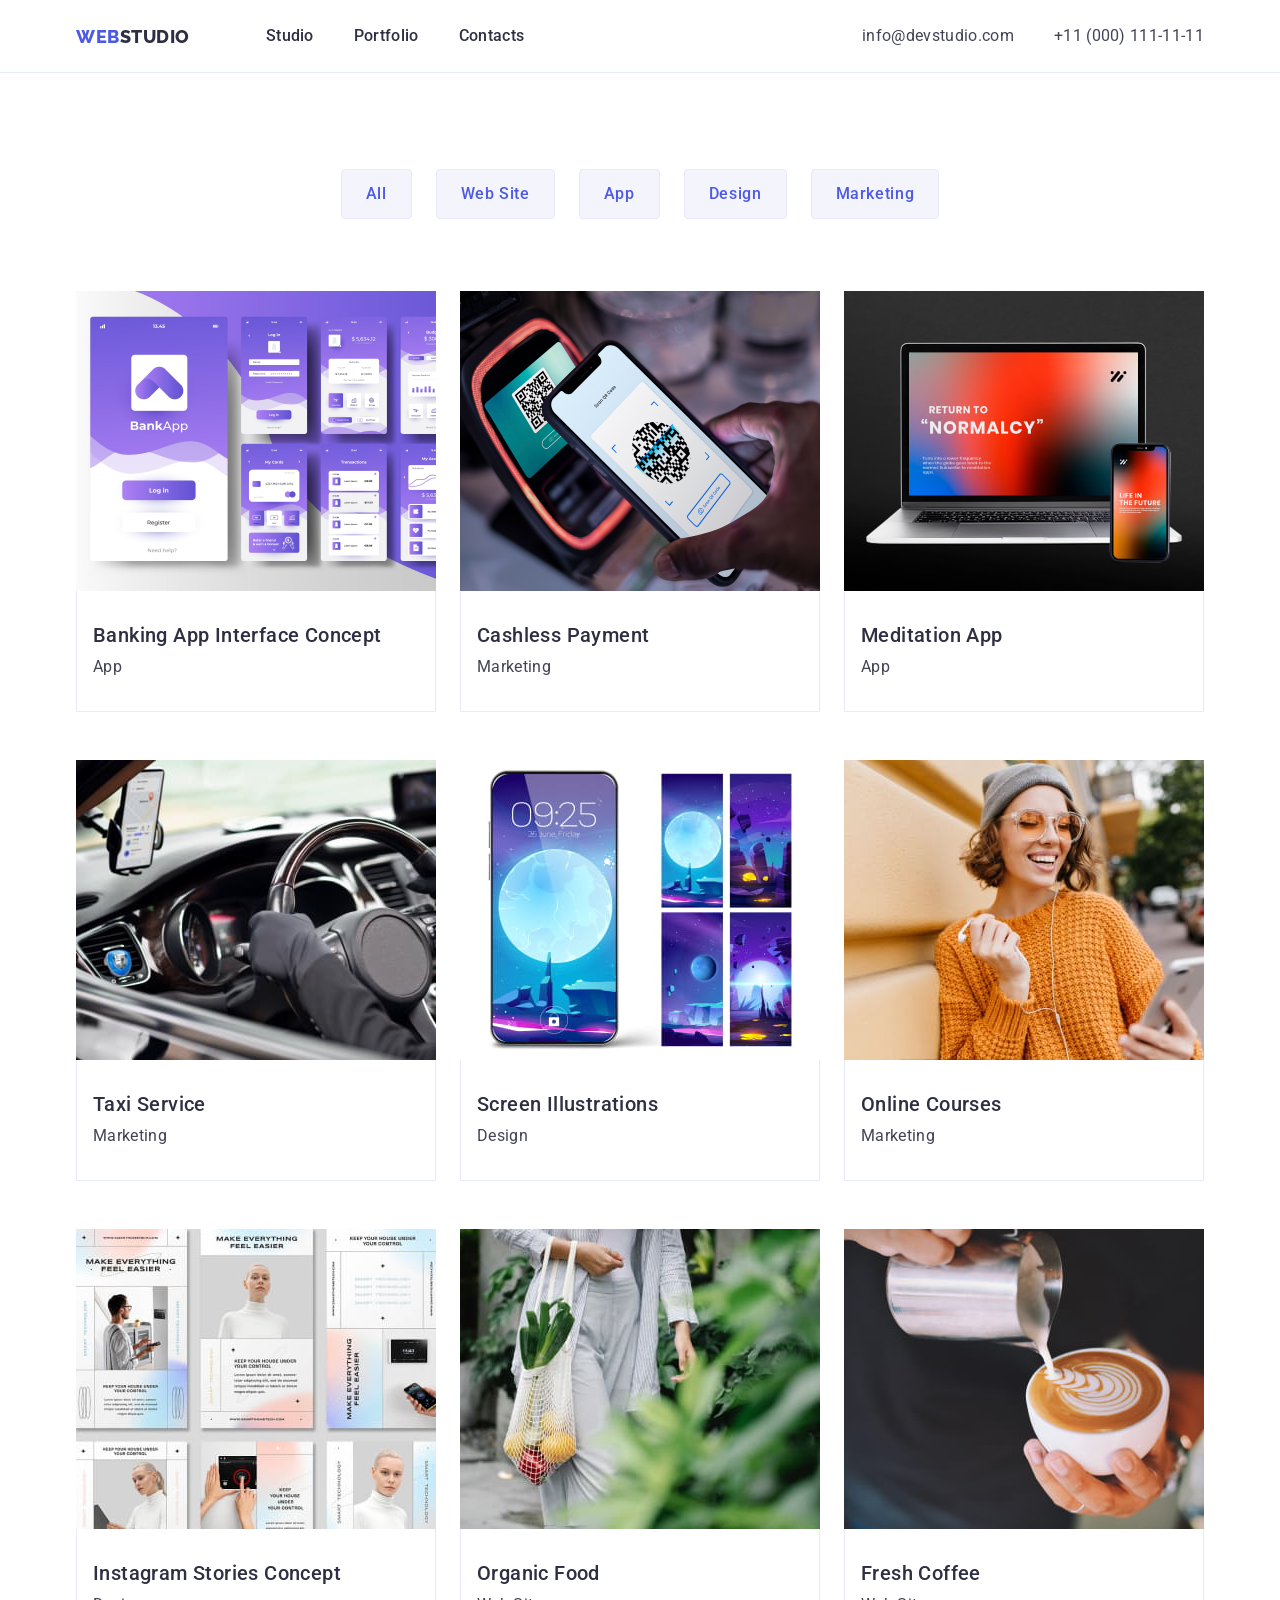
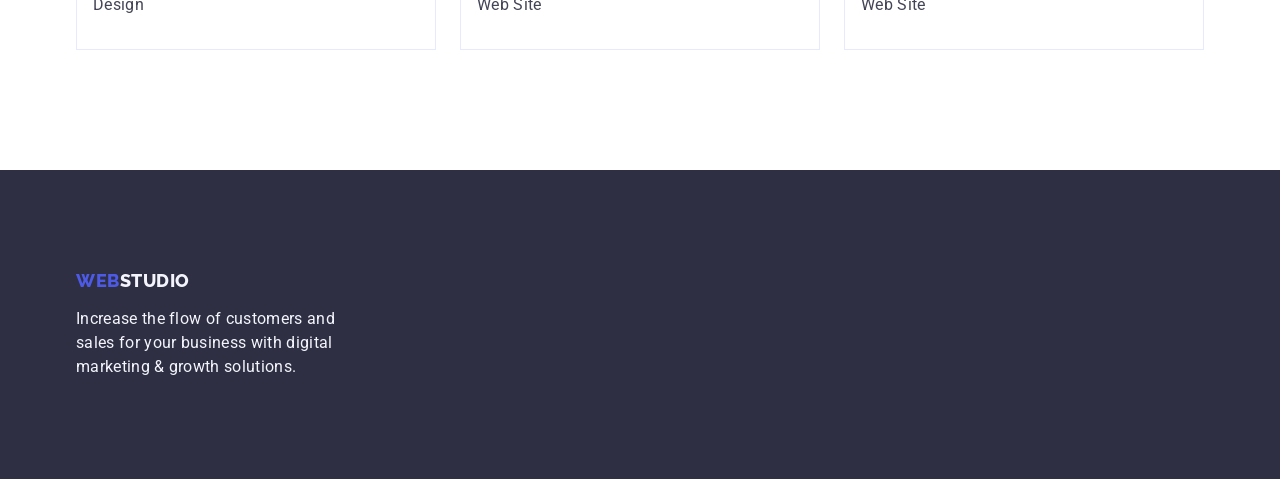
==== commit 048f8f9b: "img upd" ====
--- a/portfolio.html
+++ b/portfolio.html
@@ -75,7 +75,7 @@
                 <ul class="work-examples-list list">
                     <li class="work-examples-item">
                         <a class="work-examples-link link" href="">
-                            <img class="work-examples-img" src="./images/apps/banking-app.jpg" alt="banking-app"
+                            <img class="work-examples-img" src="./images/portfolio/imgportf1.jpg" alt="banking-app"
                                 width="360" height="300">
                             <div class="work-examples-border">
                                 <h2 class="work-examples-title">Banking App Interface Concept</h2>
@@ -85,8 +85,8 @@
                     </li>
                     <li class="work-examples-item">
                         <a class="work-examples-link link" href="">
-                            <img class="work-examples-img" src="./images/apps/cashless-payment.jpg"
-                                alt="cashless-payment" width="360" height="300">
+                            <img class="work-examples-img" src="./images/portfolio/imgportf2.jpg" alt="cashless-payment"
+                                width="360" height="300">
                             <div class="work-examples-border">
                                 <h2 class="work-examples-title">Cashless Payment</h2>
                                 <p class="work-examples-suptitle">Marketing</p>
@@ -95,8 +95,8 @@
                     </li>
                     <li class="work-examples-item">
                         <a class="work-examples-link link" href="">
-                            <img class="work-examples-img" src="./images/apps/laptop.jpg" alt="laptop" width="360"
-                                height="300">
+                            <img class="work-examples-img" src="./images/portfolio/imgportf3.jpg" alt="laptop"
+                                width="360" height="300">
                             <div class="work-examples-border">
                                 <h2 class="work-examples-title">Meditation App</h2>
                                 <p class="work-examples-suptitle">App</p>
@@ -106,7 +106,7 @@
 
                     <li class="work-examples-item">
                         <a class="work-examples-link link" href="">
-                            <img class="work-examples-img" src="./images/apps/taxi.jpg"
+                            <img class="work-examples-img" src="./images/portfolio/imgportf4.jpg"
                                 alt="hands-on-the-steering-wheel" width="360" height="300">
                             <div class="work-examples-border">
                                 <h2 class="work-examples-title">Taxi Service</h2>
@@ -117,7 +117,7 @@
                     </li>
                     <li class="work-examples-item">
                         <a class="work-examples-link link" href="">
-                            <img class="work-examples-img" src="./images/apps/wallpapers.jpg" alt="phone-wallpers"
+                            <img class="work-examples-img" src="./images/portfolio/imgportf5.jpg" alt="phone-wallpers"
                                 width="360" height="300">
                             <div class="work-examples-border">
                                 <h2 class="work-examples-title">Screen Illustrations</h2>
@@ -128,7 +128,7 @@
                     </li>
                     <li class="work-examples-item">
                         <a class="work-examples-link link" href="">
-                            <img class="work-examples-img" src="./images/apps/woman.jpg" alt="woman-in-glases"
+                            <img class="work-examples-img" src="./images/portfolio/imgportf6.jpg" alt="woman-in-glases"
                                 width="360" height="300">
                             <div class="work-examples-border">
                                 <h2 class="work-examples-title">Online Courses</h2>
@@ -139,7 +139,7 @@
                     </li>
                     <li class="work-examples-item">
                         <a class="work-examples-link link" href="">
-                            <img class="work-examples-img" src="./images/apps/instagram.jpg" alt="instagram-page"
+                            <img class="work-examples-img" src="./images/portfolio/imgportf7.jpg" alt="instagram-page"
                                 width="360" height="300">
                             <div class="work-examples-border">
                                 <h2 class="work-examples-title">Instagram Stories Concept</h2>
@@ -150,8 +150,8 @@
                     </li>
                     <li class="work-examples-item">
                         <a class="work-examples-link link" href="">
-                            <img class="work-examples-img" src="./images/apps/food.jpg" alt="organic-food" width="360"
-                                height="300">
+                            <img class="work-examples-img" src="./images/portfolio/imgportf8.jpg" alt="organic-food"
+                                width="360" height="300">
                             <div class="work-examples-border">
                                 <h2 class="work-examples-title">Organic Food</h2>
                                 <p class="work-examples-suptitle">Web Site</p>
@@ -161,8 +161,8 @@
                     </li>
                     <li class="work-examples-item">
                         <a class="work-examples-link link" href="">
-                            <img class="work-examples-img" src="./images/apps/coffe.jpg" alt="cup-of-coffee" width="360"
-                                height="300">
+                            <img class="work-examples-img" src="./images/portfolio/imgportf9.jpg" alt="cup-of-coffee"
+                                width="360" height="300">
                             <div class="work-examples-border">
                                 <h2 class="work-examples-title">Fresh Coffee</h2>
                                 <p class="work-examples-suptitle">Web Site</p>
--- a/css/styles.css
+++ b/css/styles.css
@@ -377,7 +377,8 @@
 
 /* navigation */
 .navigation {
-    padding: 96px 0 120px;
+    padding-top: 96px;
+    padding-bottom: 120px;
 }
 
 .navigation-list {
